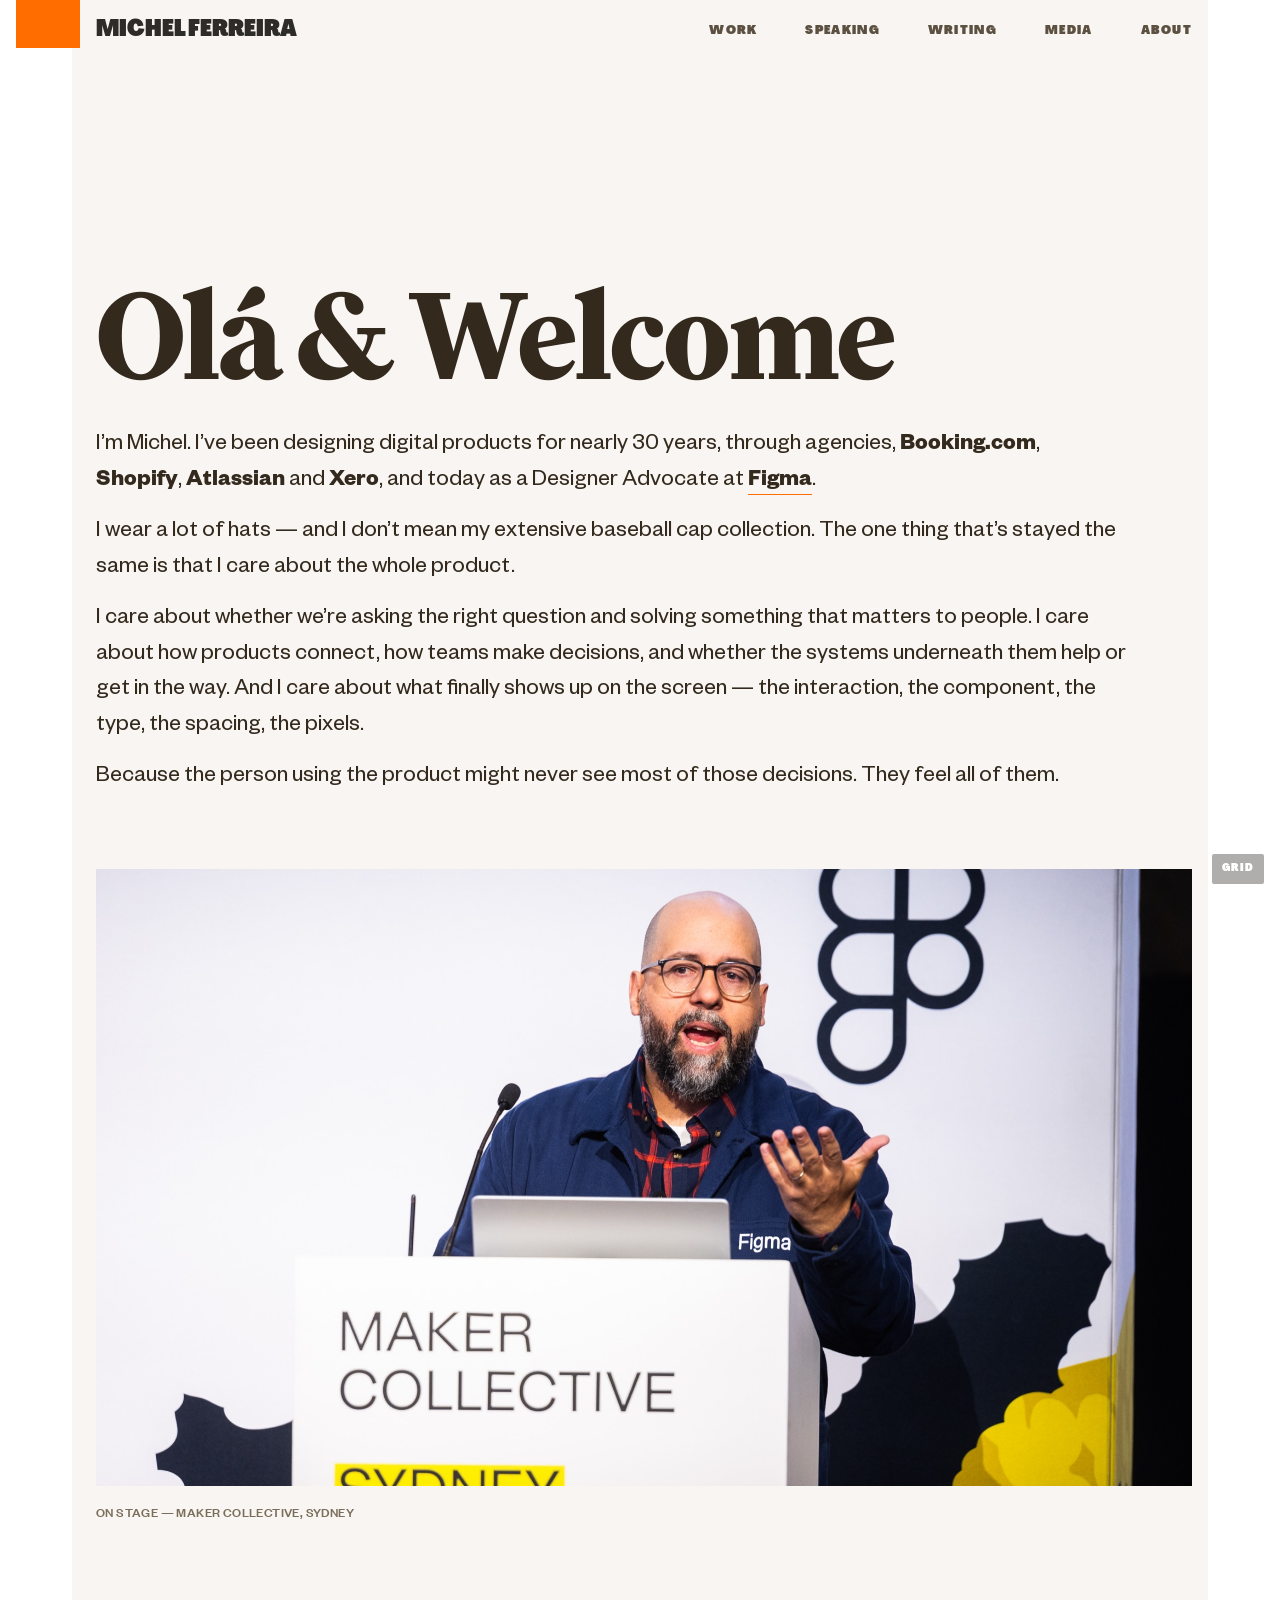
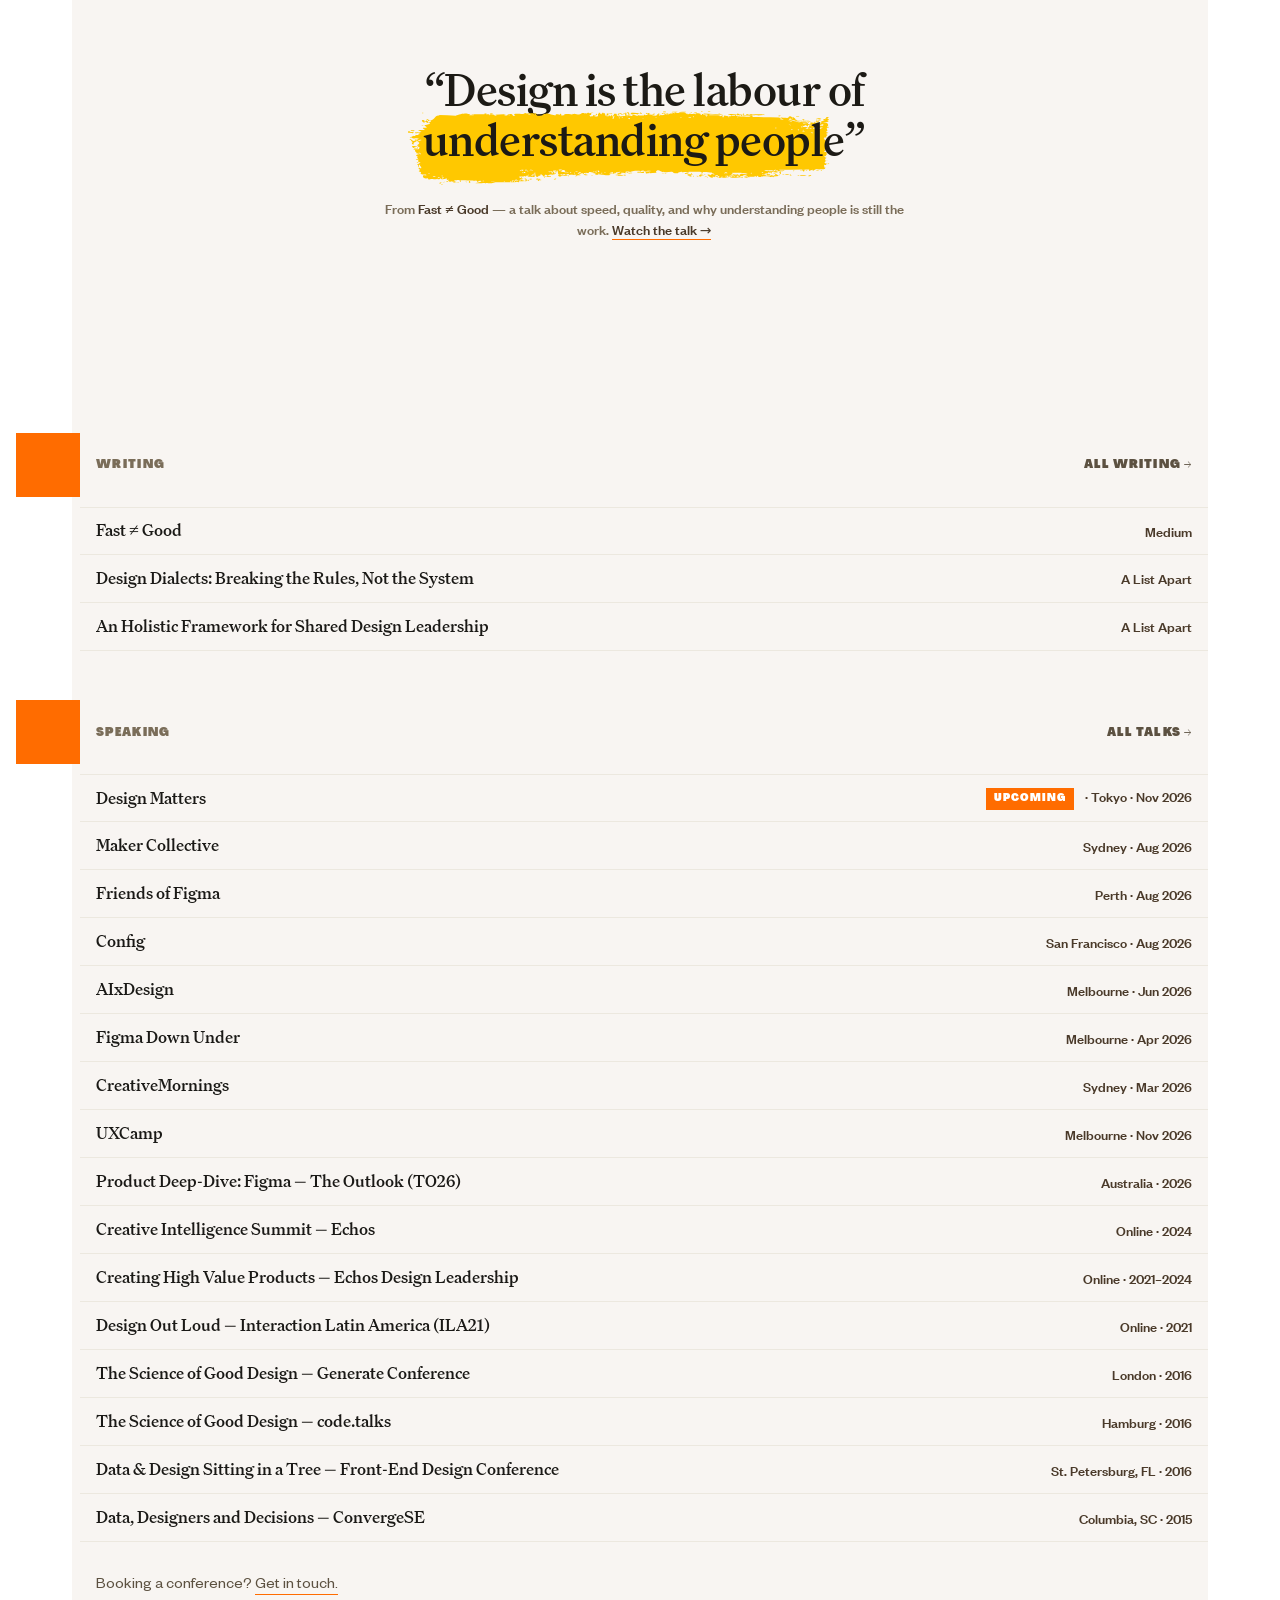
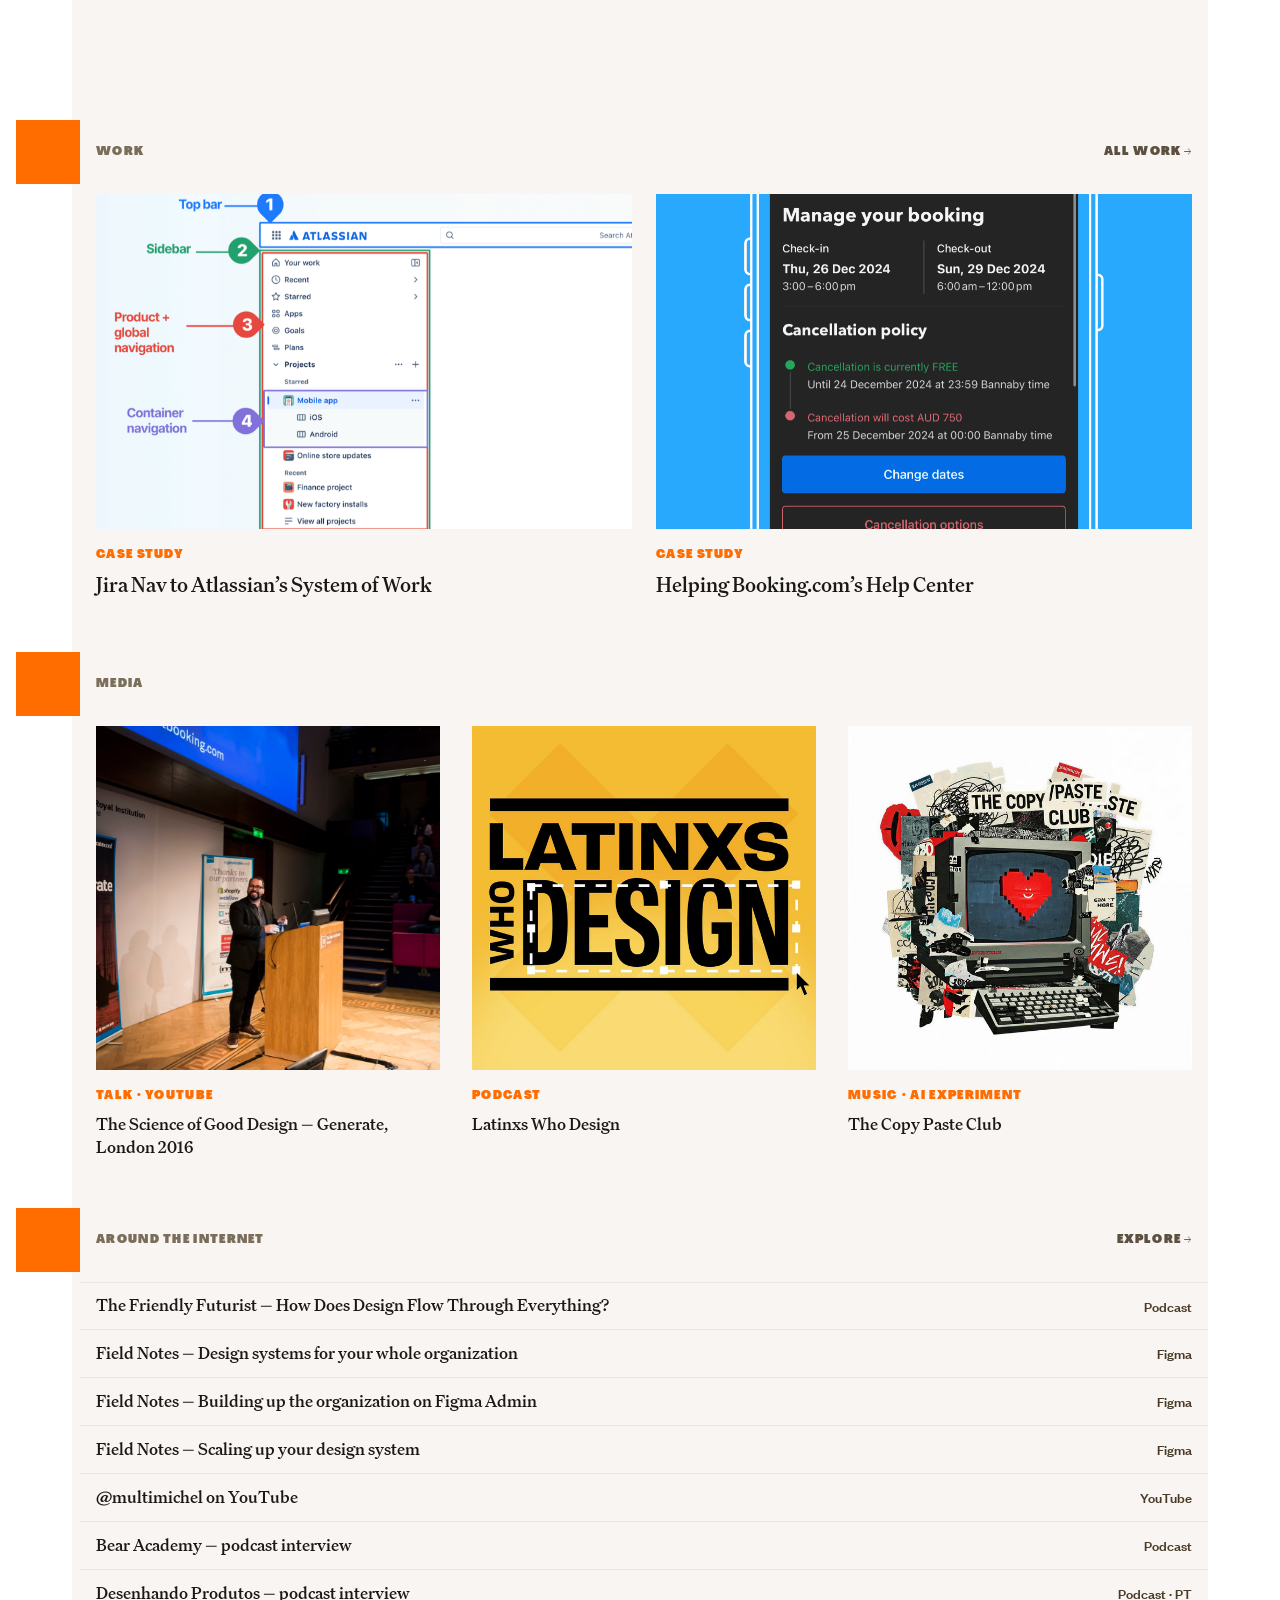
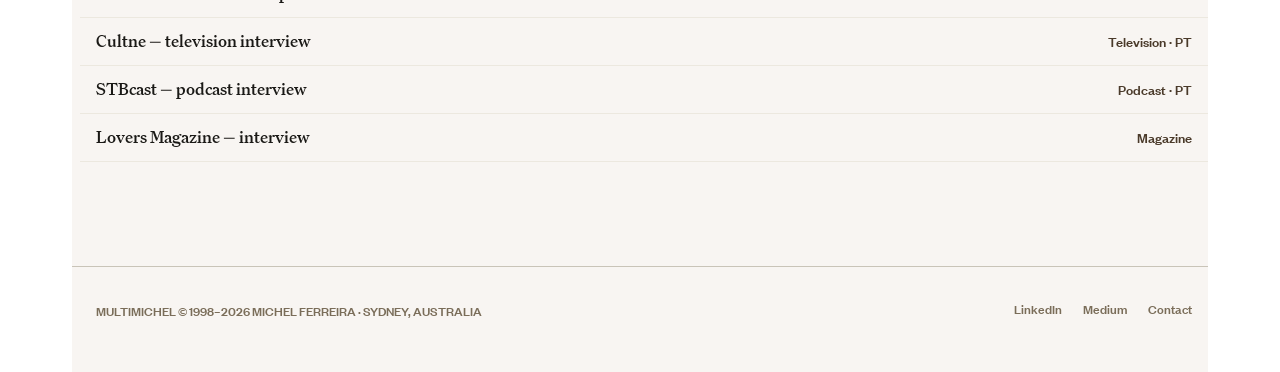
==== index.html @ 5dde2981 "MultiMichel site: token-driven rebuild of the Figma design Static site for multimichel.com — no buil" ====
<!DOCTYPE html>
<html lang="en">
<head>
<meta charset="utf-8">
<meta name="viewport" content="width=device-width, initial-scale=1">
<title>MultiMichel — Michel Ferreira</title>
<meta name="description" content="Michel Ferreira — designer, speaker, podcaster, writer. Designer Advocate at Figma. Building things on the web since 1998.">
<meta property="og:title" content="MultiMichel — Michel Ferreira">
<meta property="og:description" content="Designer, speaker, podcaster, writer. Building things on the web since 1998.">
<link rel="stylesheet" href="tokens.css?v=18">
<link rel="stylesheet" href="multimichel.css?v=18">
<link rel="stylesheet" href="grid-overlay.css?v=18">
</head>
<body>

<header class="site">
  <a class="brand" href="index.html"><i></i>MICHEL FERREIRA</a>
  <nav class="main">
    <a href="#work">WORK</a>
    <a href="#speaking">SPEAKING</a>
    <a href="#writing">WRITING</a>
    <a href="#media">MEDIA</a>
    <a href="about.html">ABOUT</a>
  </nav>
</header>

<div class="wrap">

  <section class="hero">
    <h1 class="display">Olá &amp; Welcome</h1>
    <div class="lede">
      <p>I&rsquo;m Michel. I&rsquo;ve been designing digital products for nearly 30 years, through agencies, <b>Booking.com</b>, <b>Shopify</b>, <b>Atlassian</b> and <b>Xero</b>, and today as a Designer Advocate at <b><a href="https://www.figma.com" target="_blank" rel="noopener">Figma</a></b>.</p>
      <p>I wear a lot of hats — and I don&rsquo;t mean my extensive baseball cap collection. The one thing that&rsquo;s stayed the same is that I care about the whole product.</p>
      <p>I care about whether we&rsquo;re asking the right question and solving something that matters to people. I care about how products connect, how teams make decisions, and whether the systems underneath them help or get in the way. And I care about what finally shows up on the screen — the interaction, the component, the type, the spacing, the pixels.</p>
      <p>Because the person using the product might never see most of those decisions. They feel all of them.</p>
    </div>
  </section>

  <figure class="full">
    <img src="img/hero-speaking.jpg" alt="Michel Ferreira speaking at Maker Collective Sydney, laptop with a Figma sticker visible on the podium">
    <figcaption>On stage — Maker Collective, Sydney</figcaption>
  </figure>

  <figure class="quote-block">
    <blockquote class="quote">&ldquo;Design is the labour of <span class="hl"><img class="hl-mark" src="img/highlight.svg" alt="" aria-hidden="true">understanding people</span>&rdquo;</blockquote>
    <figcaption class="quote-source">
      From <cite>Fast &ne; Good</cite> — a talk about speed, quality, and why understanding people is still the work.
      <a href="https://multimichel.medium.com/fast-good-80a9af2f0fb8" target="_blank" rel="noopener">Watch the talk →</a>
    </figcaption>
  </figure>

  <section id="writing">
    <div class="sechead"><i class="tab"></i><h2>Writing</h2><a class="more" href="archive.html#Writing">All writing →</a></div>
    <div class="rowlist" id="writing-list"></div>
  </section>

  <section id="speaking">
    <div class="sechead"><i class="tab"></i><h2>Speaking</h2><a class="more" href="archive.html#Talk">All talks →</a></div>
    <div class="rowlist" id="speaking-list"></div>
    <p class="aside-note">Booking a conference? <a href="contact.html" class="aside-note-link">Get in touch.</a></p>
  </section>

  <section id="work">
    <div class="sechead"><i class="tab"></i><h2>Work</h2><a class="more" href="archive.html#Work">All work →</a></div>
    <div class="work-grid">
      <a class="work-card" href="work-atlassian.html">
        <div class="zoomframe"><img src="img/work-atlassian-cover.png" alt="Annotated Atlassian Jira navigation diagram: top bar, sidebar, product and global navigation, container navigation" style="object-position:center 22%"></div>
        <div class="work-label">Case study</div>
        <div class="work-card-title"><img class="brush" src="img/highlight-white.svg" alt="" aria-hidden="true">Jira Nav to Atlassian&rsquo;s System of Work</div>
      </a>
      <a class="work-card" href="work-booking.html">
        <div class="zoomframe"><img src="img/work-booking-cover.png" alt="Booking.com cancellation policy screen on a phone mockup" style="object-position:center 30%"></div>
        <div class="work-label">Case study</div>
        <div class="work-card-title"><img class="brush" src="img/highlight-white.svg" alt="" aria-hidden="true">Helping Booking.com&rsquo;s Help Center</div>
      </a>
    </div>
  </section>

  <section id="media">
    <div class="sechead"><i class="tab"></i><h2>Media</h2></div>
    <div class="media-grid">
      <a class="media-card" href="https://www.youtube.com/watch?v=4Nk0ray32i0" target="_blank" rel="noopener">
        <div class="zoomframe"><img src="img/generate-london-2016.jpg" alt="Michel Ferreira speaking at Generate Conference, London 2016" style="object-position:22% 38%"></div>
        <div class="media-label">Talk · YouTube</div>
        <div class="media-card-title">The Science of Good Design — Generate, London 2016</div>
      </a>
      <a class="media-card" href="https://open.spotify.com/show/0J3JdhM454AvedlYlXqeRZ" target="_blank" rel="noopener">
        <div class="zoomframe"><img src="img/media-latinxs.jpg" alt="Michel Ferreira recording an interview for Latinxs Who Design"></div>
        <div class="media-label">Podcast</div>
        <div class="media-card-title">Latinxs Who Design</div>
      </a>
      <a class="media-card" href="https://open.spotify.com/artist/4h20EEaSsJha8OKMiTfINg" target="_blank" rel="noopener">
        <div class="zoomframe"><img src="img/media-copypaste.jpg" alt="Michel Ferreira, portrait"></div>
        <div class="media-label">Music · AI experiment</div>
        <div class="media-card-title">The Copy Paste Club</div>
      </a>
    </div>
  </section>

  <section id="elsewhere">
    <div class="sechead"><i class="tab"></i><h2>Around the internet</h2><a class="more" href="archive.html">Explore →</a></div>
    <div class="rowlist" id="about-list"></div>
  </section>

</div>

<footer class="site">
  <p class="fineprint">MULTIMICHEL © 1998–2026 MICHEL FERREIRA · SYDNEY, AUSTRALIA</p>
  <p class="social">
    <a class="fineprint" href="https://www.linkedin.com/in/michelpferreira/" target="_blank" rel="noopener">LinkedIn</a>
    <a class="fineprint" href="https://multimichel.medium.com/" target="_blank" rel="noopener">Medium</a>
    <a class="fineprint" href="contact.html">Contact</a>
  </p>
</footer>

<script src="content.js?v=18"></script>
<script src="grid-overlay.js?v=18" defer></script>
<script>
(function(){
  function esc(s){return (s||"").replace(/&/g,"&amp;").replace(/</g,"&lt;")}

  // Whole row is the click target — table-row behaviour, not just the title text.
  function row(href, titleHtml, metaHtml){
    var tag = href ? 'a' : 'div';
    var openAttrs = href ? ' href="'+href+'" target="_blank" rel="noopener"' : '';
    return '<'+tag+' class="row"'+openAttrs+'><span class="t">'+titleHtml+'</span><span class="m">'+metaHtml+'</span></'+tag+'>';
  }

  // Writing — title + publication only.
  var writing = MM.items.filter(function(i){return i.type==="Writing" && i.featured}).sort(function(a,b){return new Date(b.date||b.year)-new Date(a.date||a.year)});
  document.getElementById("writing-list").innerHTML = writing.map(function(i){
    return row(i.url, esc(i.title), esc(i.source));
  }).join("");

  // Speaking — editorial event rows, upcoming first then reverse chronological.
  var talks = MM.items.filter(function(i){return i.type==="Talk"});
  talks.sort(function(a,b){
    if(!!a.upcoming !== !!b.upcoming) return a.upcoming ? -1 : 1;
    return b.year-a.year;
  });
  // Every talk shows city · when. Falls back to the year so no row is left
  // date-less next to rows that have one.
  document.getElementById("speaking-list").innerHTML = talks.map(function(i){
    var meta = [i.upcoming ? '<span class="up">UPCOMING</span>' : null, i.city, i.date || i.year].filter(Boolean).join(" · ");
    return row(i.url, esc(i.title), meta);
  }).join("");

  // Around the internet — interviews and appearances elsewhere, newest first.
  var elsewhere = MM.items.filter(function(i){return i.type==="Interview" || i.type==="Video"});
  elsewhere.sort(function(a,b){return b.year-a.year});
  document.getElementById("about-list").innerHTML = elsewhere.map(function(i){
    var meta = [i.kind, i.lang==="pt-BR"?"PT":null].filter(Boolean).join(" · ");
    return row(i.url, esc(i.title), meta);
  }).join("");
})();
</script>
</body>
</html>
---- tokens.css ----
/* ============================================================
   MultiMichel — Design Tokens
   Source of truth: Figma node 1:1988 (Michel.com)
   Every visual value in the codebase must reference these.
   No hardcoded colors, sizes, fonts, or spacing anywhere else.
   ============================================================ */

/* Licensed originals, registered under the single family names the
   --font-* tokens below point to. Each weight is a separate static
   file, so weight is what selects between them — never rename a
   family per-weight (that's what broke the "Agrandir Tight Black" /
   "Family Heavy" / "Family Medium" split before this token file). */
@font-face{font-family:"Agrandir";src:url("fonts/Agrandir-TightBlack.ttf") format("truetype");font-weight:900;font-display:swap}
@font-face{font-family:"Family";src:url("fonts/family-heavy.ttf") format("truetype");font-weight:800;font-display:swap}
@font-face{font-family:"Family";src:url("fonts/family-medium.ttf") format("truetype");font-weight:500;font-display:swap}
@font-face{font-family:"Founders Grotesk";src:url("fonts/FoundersGrotesk-Regular.ttf") format("truetype");font-weight:400;font-display:swap}
@font-face{font-family:"Founders Grotesk";src:url("fonts/FoundersGrotesk-Medium.ttf") format("truetype");font-weight:500;font-display:swap}
@font-face{font-family:"Founders Grotesk";src:url("fonts/FoundersGrotesk-Bold.ttf") format("truetype");font-weight:700;font-display:swap}

:root {

  /* ---------- FONTS ----------
     DECISION PENDING: licensed originals vs free stack.
     Swap by changing these three lines only. Nothing else
     in the codebase may name a font family directly.

     Licensed originals:      Free replacements (Google Fonts):
     --font-serif:  "Family"            → "Fraunces"
     --font-grotesk: "Founders Grotesk" → "Hanken Grotesk"
     --font-label:  "Agrandir"          → "Bricolage Grotesque"
  */
  --font-serif: "Family", "Fraunces", Georgia, serif;
  --font-grotesk: "Founders Grotesk", "Hanken Grotesk", system-ui, sans-serif;
  --font-label: "Agrandir", "Bricolage Grotesque", system-ui, sans-serif;

  /* ---------- COLOR ---------- */
  --paper: #F8F5F2;        /* page background — never pure white */
  --slate: #33291D;        /* primary dark: hero, intro body */
  --oak: #4A3A2A;          /* row metadata */
  --dim: #5C5141;          /* navigation */
  --ink: #1A1916;          /* row titles */
  --ink-quote: #1C1A15;    /* quote */
  --masthead: #2E2C29;     /* MICHEL FERREIRA */
  --muted: #7A6D59;        /* section labels (WRITING, SPEAKING, WORK) */
  --rule-light: #ECE8DF;   /* row separators */
  --rule-strong: #C9C4B8;  /* link underlines */
  --orange: #FF6C00;       /* the only orange. header block, section markers,
                              CASE STUDY label, hovers. Use sparingly. */
  --highlight: #F5C518;    /* hand-drawn quote highlight (verify against Figma) */

  /* ---------- TYPE ---------- */
  /* Masthead — label face, 900, uppercase */
  --type-masthead-size: 24px;
  --type-masthead-tracking: -0.096px;

  /* Nav + section labels — label face, 900, uppercase */
  --type-label-size: 13px;
  --type-label-leading: 1.5;
  --type-label-tracking: 1.3px;

  /* Hero — serif Heavy/Black */
  --type-hero-size: 148px;
  --type-hero-tracking: -2.664px;

  /* Intro body — grotesk Regular (+ Bold for emphasis) */
  --type-body-size: 24px;
  --type-body-leading: 35.5px;

  /* Editorial row title — serif Medium */
  --type-row-title-size: 18px;
  --type-row-title-leading: 28.8px;

  /* Editorial row metadata — grotesk Medium */
  --type-row-meta-size: 14px;
  --type-row-meta-leading: 18px;

  /* Quote — serif Medium, centered */
  --type-quote-size: 48px;
  --type-quote-leading: 50px;
  --type-quote-tracking: -0.5px;

  /* Case-study title — serif Medium */
  --type-case-title-size: 28px;

  /* ---------- LAYOUT ---------- */
  /* Measured off the Figma redlines (Frame 5):
       0  → 16   white
       16 → 80   orange block (64×64) — straddles the rail/paper seam
       80 → 96   16px gap
       96        every piece of text: masthead, hero, labels, row titles
     So the block sits *in* the white and the text column is a single line
     all the way down. 16 · 64 · 16 · 96 — all on the 8pt grid. */
  --canvas-reference: 1496px;  /* desktop viewport the Figma frame targets */
  --gutter-page: 72px;         /* document gutter */
  --content-start: 96px;       /* primary content inset — one column, everything */
  --block-inset: 16px;         /* orange block's left edge from the page edge */
  --nav-gap: 48px;

  /* ---------- RAIL ----------
     The page ground is WHITE. The paper canvas is an inner column inset by
     --rail-width on both sides, so white shows down each edge. This is a
     rendered colour change, not empty padding — the contrast break is the
     point. Orange blocks sit on the rail/paper seam. */
  --rail: #FFFFFF;
  --rail-width: 72px;

  /* Left-oriented editorial canvas. NEVER:
     max-width: 1200px; margin: 0 auto;                        */

  --intro-max-width: 1030px;

  /* ---------- ORANGE BLOCKS ---------- */
  --block-header-w: 64px;
  --block-header-h: 48px;
  --block-marker: 64px;        /* section markers: 64 × 64 */

  /* ---------- SPACING SCALE ----------
     8pt grid: 8 · 16 · 32 · 48 · 72, plus multiples for large rhythm.
     Every gap, pad and margin must come from this scale. Nothing else. */
  --space-8: 8px;
  --space-16: 16px;
  --space-24-m: 24px;  /* mobile-only step; off the desktop 8/16/32/48/72 set */
  --space-32: 32px;
  --space-48: 48px;
  --space-72: 72px;
  --space-96: 96px;
  --space-144: 144px;
  --space-192: 192px;

  /* ---------- SECTION RHYTHM ---------- */
  --row-height: 48px;          /* was 59 — off-grid; snapped to the scale */
  --gap-label-to-rows: 32px;   /* WRITING label → first row */
  --gap-writing-to-speaking: 72px;

  /* ---------- MEDIA ---------- */
  --media-hero-w: 1400px;      /* opening photograph */
  --media-hero-h: 788px;
  --work-image-w: 680px;       /* case-study images */
  --work-image-h: 425px;
  --work-gap: 24px;

  /* ---------- MOTION ---------- */
  --zoom-scale: 1.04;          /* image zoom inside fixed crop: 1.03–1.06 */
  --zoom-duration: 400ms;
  --zoom-ease: cubic-bezier(0.25, 0.1, 0.25, 1);
}

@media (prefers-reduced-motion: reduce) {
  :root {
    --zoom-scale: 1;
    --zoom-duration: 0ms;
  }
}

/* ============================================================
   SUPPLEMENTARY TOKENS — outside node 1:1988's stated scope
   (masthead through WORK). Everything below covers surfaces the
   node doesn't define: case-study detail pages (dark theme, not
   part of the homepage canvas), WCAG-required text-safe color
   variants, and mobile breakpoints. Flagged separately per the
   constitution's authority rule 4 ("this file — for everything
   the Figma node doesn't cover"). Do not merge into the section
   above — keep the Figma-sourced tokens auditable on their own.
   ============================================================ */
:root {
  /* Case-study pages (work-*.html) render dark, matching the
     original black Framer source — outside the homepage canvas. */
  --dark-bg: #1B1611;
  --dark-ink: #F4EDE3;
  --dark-dim: #A99C8D;
  --dark-rule: #3A2F26;
  --white: #FFFFFF; /* intentional pure-white image-card backgrounds, both themes */

  /* Mobile breakpoint (<900px) overrides for --gutter-page / --block-marker.
     Figma's reference canvas is desktop-only (1496px); mobile scale-down is
     my own call per "mobile is authored, not shrunk," not a Figma value. */
  --gutter-page-mobile: 24px;
  --block-marker-mobile: 20px;

  /* Micro-copy not covered by the Figma type scale (e.g. the "Booking a
     conference?" aside under Speaking). */
  --type-aside-size: 16px;

  /* About / contact surfaces — outside node 1:1988's scope. */
  --measure: 720px;        /* running prose measure (~70ch at 24px) */
  --measure-form: 560px;   /* form column — narrower than prose on purpose */
  --type-field-size: 20px; /* input text: large enough to feel authored, not admin */
}
---- multimichel.css ----
/* MultiMichel — homepage styles. All visual values come from tokens.css. */

*{margin:0;padding:0;box-sizing:border-box}
html{scroll-behavior:smooth;background:var(--rail)}
/* The ground is white. The paper canvas is an inner column inset by
   --rail-width on both sides, so white shows down each edge for the full
   height of the page. The contrast break is deliberate. */
body{
  background:var(--paper);
  border-left:var(--rail-width) solid var(--rail);
  border-right:var(--rail-width) solid var(--rail);
  color:var(--slate);font-family:var(--font-grotesk);font-weight:400;line-height:1.5;-webkit-font-smoothing:antialiased;
}
img{max-width:100%;display:block}
a{color:inherit;text-decoration:none}
b,strong{font-weight:700}

/* Left-biased canvas: anchored to the page edge, not centered with auto margins.
   Inside the paper column, text is inset a further 16px so it lands at
   --content-start (72 rail + 16 = 88). The orange blocks pull back that 16px
   to sit flush on the rail/paper seam and break the text alignment on purpose. */
.wrap,header.site{max-width:var(--canvas-reference);padding-left:calc(var(--content-start) - var(--rail-width));padding-right:var(--space-16)}

/* Masthead block sits in the white rail too, on the same 8px left edge. */
.brand i{margin-left:calc(var(--block-inset) - var(--content-start))}

/* ---------- masthead & nav ---------- */
header.site{display:flex;align-items:flex-end;justify-content:space-between;padding-bottom:var(--space-32)}
.brand{font-family:var(--font-label);font-weight:900;font-size:var(--type-masthead-size);letter-spacing:var(--type-masthead-tracking);color:var(--masthead);text-transform:uppercase;display:flex;align-items:flex-end}
.brand i{
  width:var(--block-header-w);height:var(--block-header-h);background:var(--orange);display:inline-block;
  margin-right:var(--space-16);
  flex:none;
}
nav.main{display:flex;gap:var(--nav-gap);padding-bottom:var(--space-8)}
nav.main a{font-family:var(--font-label);font-weight:900;font-size:var(--type-label-size);line-height:var(--type-label-leading);letter-spacing:var(--type-label-tracking);color:var(--dim)}
nav.main a:hover{color:var(--orange)}

/* ---------- hero — large intentional opening whitespace ---------- */
.hero{padding-top:var(--space-192)}
h1.display{
  font-family:var(--font-serif);
  font-weight:800;
  font-size:clamp(52px,10.2vw,var(--type-hero-size));
  letter-spacing:var(--type-hero-tracking);
  line-height:.96;
  color:var(--slate);
}
@media(max-width:700px){h1.display{letter-spacing:-.03em}}

.lede{max-width:var(--intro-max-width);margin-top:var(--space-32);font-family:var(--font-grotesk);font-weight:400;font-size:clamp(17px,2vw,var(--type-body-size));line-height:1.48;color:var(--slate)}
.lede p+p{margin-top:var(--space-16)}
.lede b{font-weight:700}
.lede a{border-bottom:1.5px solid var(--orange)}
.lede a:hover{color:var(--orange)}

/* ---------- photo — 1400×788 reference (16:9) ---------- */
figure.full{margin:var(--space-72) 0 0}
figure.full img{width:100%;aspect-ratio:1400/788;object-fit:cover}
figcaption,.cap{font-family:var(--font-grotesk);font-weight:500;font-size:var(--type-label-size);letter-spacing:.4px;color:var(--muted);text-transform:uppercase;margin-top:var(--space-16)}

/* ---------- quote ----------
   The block owns the vertical rhythm; the quote itself no longer carries the
   margin, so the source line sits with it rather than floating off. */
.quote-block{margin:var(--space-144) 0;text-align:center}
.quote{
  text-align:center;
  font-family:var(--font-serif);
  font-weight:500;
  font-size:clamp(28px,4.6vw,var(--type-quote-size));
  line-height:1.04;
  letter-spacing:var(--type-quote-tracking);
  color:var(--ink-quote);
  max-width:15em;
  margin:0 auto;
  padding:0 var(--space-16);
}
/* Attribution stays deliberately small — it is a footnote to the quote, not a
   second headline competing with it. */
.quote-source{
  margin:var(--space-32) auto 0;
  max-width:var(--measure-form);
  padding:0 var(--space-16);
  font-family:var(--font-grotesk);
  font-size:var(--type-row-meta-size);
  line-height:1.5;
  color:var(--muted);
  /* this is a sentence, not a caption — opt out of the uppercase figcaption rule */
  text-transform:none;
  letter-spacing:normal;
}
.quote-source cite{font-style:normal;font-weight:500;color:var(--oak)}
.quote-source a{white-space:nowrap;color:var(--oak);border-bottom:1.5px solid var(--orange)}
.quote-source a:hover{color:var(--orange)}
/* z-index:0 gives .hl its own stacking context, so the brush at z-index:-1
   sits behind the words but still in front of the paper fill on <body>.
   Without it the brush paints underneath the body background and vanishes. */
.hl{position:relative;z-index:0;white-space:nowrap;display:inline-block}
/* The brush is centred on the text, not hung off the baseline: its top edge
   sits just above the x-height and the bottom clears the descenders. */
/* Explicit width/height, not left+right / top+bottom: an <img> is a replaced
   element, so an over-constrained inset box falls back to its intrinsic size
   instead of stretching. */
/* Values tuned by Michel in DevTools: height left intrinsic (the brush keeps
   its own 445:78 proportion) and the box nudged up so the stroke sits on the
   word rather than under it. */
.hl-mark{
  position:absolute;
  left:-3.5%;top:-8%;
  width:108%;
  object-fit:fill;
  z-index:-1;
  pointer-events:none;
}

/* ---------- section markers ----------
   The marker is taken OUT of flow so it never pushes the label. That keeps
   every piece of text — section labels and the row titles beneath them — on
   one column at --content-start, while the square sits out in the white rail
   (8 → 72), flush against the rail/paper seam. */
.sechead{position:relative;display:flex;align-items:center;margin-bottom:var(--gap-label-to-rows)}
.sechead .tab{
  position:absolute;
  left:calc(var(--block-inset) - var(--content-start));
  top:50%;transform:translateY(-50%);
  width:var(--block-marker);height:var(--block-marker);
  background:var(--orange);
}
.sechead h2{font-family:var(--font-label);font-weight:900;font-size:var(--type-label-size);line-height:var(--type-label-leading);letter-spacing:var(--type-label-tracking);color:var(--muted);text-transform:uppercase}
.sechead .more{margin-left:auto;font-family:var(--font-label);font-weight:900;font-size:var(--type-label-size);letter-spacing:1.1px;color:var(--dim);text-transform:uppercase}
.sechead .more:hover{color:var(--orange)}

/* ---------- editorial rows — the whole row is the link, table-style ---------- */
a.row,div.row{display:flex;justify-content:space-between;align-items:center;min-height:var(--row-height);gap:var(--space-32);padding:0 var(--space-16);margin:0 calc(-1 * var(--space-16));border-bottom:1px solid var(--rule-light);transition:background .15s}
a.row{cursor:pointer}
a.row:hover{background:var(--rule-light)}
.rowlist .row:first-child{border-top:1px solid var(--rule-light)}
.row .t{font-family:var(--font-serif);font-weight:500;font-size:var(--type-row-title-size);line-height:var(--type-row-title-leading);color:var(--ink)}
a.row:hover .t{color:var(--orange)}
.row .sub{font-family:var(--font-grotesk);font-weight:400;font-size:15px;line-height:1.4;color:var(--muted);margin-top:3px;max-width:640px}
.row .m{font-family:var(--font-grotesk);font-weight:500;font-size:var(--type-row-meta-size);line-height:var(--type-row-meta-leading);color:var(--oak);white-space:nowrap;text-align:right}
/* UPCOMING is a solid block, not coloured text — it reads as a sibling of the
   section markers rather than as a link. */
.row .m .up{
  display:inline-block;background:var(--orange);color:var(--rail);
  font-family:var(--font-label);font-weight:900;font-size:11px;letter-spacing:1.1px;
  padding:2px var(--space-8);margin-right:var(--space-8);vertical-align:1px;
}

.aside-note{margin-top:var(--space-32);font-family:var(--font-grotesk);font-size:var(--type-aside-size);color:var(--dim)}
.aside-note-link{border-bottom:1.5px solid var(--orange)}

/* ---------- prose (about) ---------- */
.prose{max-width:var(--measure);font-family:var(--font-grotesk);font-size:var(--type-body-size);line-height:var(--type-body-leading);color:var(--slate)}
.prose p+p{margin-top:var(--space-16)}
.prose a{border-bottom:1.5px solid var(--orange)}
.prose a:hover{color:var(--orange)}

/* ---------- form (contact) ----------
   Rules, not boxes: an input is a line you write on, matching the editorial
   rows rather than importing a SaaS form kit. */
.form{max-width:var(--measure-form)}
.field{margin-bottom:var(--space-32)}
.field label{
  display:block;margin-bottom:var(--space-8);
  font-family:var(--font-label);font-weight:900;font-size:var(--type-label-size);
  letter-spacing:var(--type-label-tracking);text-transform:uppercase;color:var(--muted);
}
.field input,.field textarea,.field select{
  width:100%;display:block;
  background:transparent;border:0;border-bottom:1.5px solid var(--rule-strong);
  padding:var(--space-8) 0;
  font-family:var(--font-grotesk);font-size:var(--type-field-size);color:var(--ink);
  border-radius:0;-webkit-appearance:none;appearance:none;
}
.field textarea{resize:vertical;line-height:1.5}
.field select{cursor:pointer;background-image:none}
.field input:focus,.field textarea:focus,.field select:focus{outline:0;border-bottom-color:var(--orange)}
.field input[aria-invalid="true"],.field textarea[aria-invalid="true"]{border-bottom-color:var(--orange)}
.err{margin-top:var(--space-8);font-family:var(--font-grotesk);font-size:var(--type-row-meta-size);color:var(--orange)}

.submit{
  display:inline-block;border:0;cursor:pointer;
  background:var(--orange);color:var(--rail);
  font-family:var(--font-label);font-weight:900;font-size:var(--type-label-size);
  letter-spacing:var(--type-label-tracking);text-transform:uppercase;
  padding:var(--space-16) var(--space-32);border-radius:0;
  transition:opacity .15s;
}
.submit:hover{opacity:.85}
.submit:disabled{opacity:.4;cursor:default}
.form-status{margin-top:var(--space-16);font-family:var(--font-grotesk);font-size:var(--type-row-meta-size);color:var(--dim);min-height:1.2em}
.form-status.is-error{color:var(--orange)}
.form-status.is-ok{color:var(--oak)}

/* about / contact section rhythm */
#route{padding-top:var(--space-72)}
#besides{padding-top:var(--space-96);padding-bottom:var(--space-8)}
#contact-form{padding-top:var(--space-72)}
#elsewhere-contact{padding-top:var(--space-96);padding-bottom:var(--space-8)}

/* ---------- per-section rhythm — every value from the 8pt scale.
   Deliberately uneven: WORK gets the biggest run-up, MEDIA the tightest,
   so the cadence modulates rather than repeating. ---------- */
#writing{padding-top:var(--space-72)}
#speaking{padding-top:var(--gap-writing-to-speaking)}
#work{padding-top:var(--space-144)}
#media{padding-top:var(--space-72)}
#elsewhere{padding-top:var(--space-72);padding-bottom:var(--space-8)}

/* ---------- fixed-frame image zoom hover ---------- */
.zoomframe{overflow:hidden;display:block;background:var(--white)}
.zoomframe img{transition:transform var(--zoom-duration) var(--zoom-ease);transform:scale(1);will-change:transform}
.zoomframe:hover img{transform:scale(var(--zoom-scale))}

/* ---------- work — two compact visual case studies, side by side.
   680×425 reference ratio (8:5), work-gap is a Figma value (24px). ---------- */
.work-grid{display:grid;grid-template-columns:1fr 1fr;gap:var(--work-gap);margin-top:0}
.work-card{display:block}
.work-card .zoomframe{aspect-ratio:680/425}
.work-card .zoomframe img{width:100%;height:100%;object-fit:cover}
/* CASE STUDY label uses the label face, all-caps — matching node 13:688. */
.work-label{font-family:var(--font-label);font-weight:900;font-size:var(--type-label-size);letter-spacing:var(--type-label-tracking);color:var(--orange);text-transform:uppercase;margin-top:var(--space-16)}
.work-card-title{position:relative;display:inline-block;font-family:var(--font-serif);font-weight:500;font-size:clamp(19px,1.7vw,24px);line-height:1.2;color:var(--ink);margin-top:var(--space-8)}
/* Hover: the same hand-drawn brush as the quote, in white, swiped behind the
   title. The title colour does not change — the brush is the whole gesture. */
.work-card-title .brush{
  position:absolute;
  left:-3%;top:40%;
  width:106%;height:85%;
  object-fit:fill;
  z-index:-1;
  pointer-events:none;
  opacity:0;
  transition:opacity var(--zoom-duration) var(--zoom-ease);
}
.work-card:hover .work-card-title .brush{opacity:1}

/* ---------- media — visual, real imagery, no embeds (outside Figma-node scope) ---------- */
.media-grid{display:grid;grid-template-columns:repeat(3,1fr);gap:var(--space-32)}
.media-card{display:block}
.media-card .zoomframe{aspect-ratio:1/1}
.media-card .zoomframe img{width:100%;height:100%;object-fit:cover}
.media-label{font-family:var(--font-label);font-weight:900;font-size:var(--type-label-size);letter-spacing:var(--type-label-tracking);color:var(--orange);text-transform:uppercase;margin-top:var(--space-16)}
.media-card-title{font-family:var(--font-serif);font-weight:500;font-size:var(--type-row-title-size);line-height:1.25;color:var(--ink);margin-top:var(--space-8)}
.media-card:hover .media-card-title{color:var(--orange)}

/* ---------- footer (outside Figma-node scope) ---------- */
footer.site{border-top:1px solid var(--rule-strong);margin-top:var(--space-96);padding:var(--space-32) var(--space-16) var(--space-48) calc(var(--content-start) - var(--rail-width));display:flex;flex-wrap:wrap;gap:var(--space-16);justify-content:space-between;align-items:center}
.fineprint{font-family:var(--font-grotesk);font-weight:500;font-size:var(--type-label-size);color:var(--muted)}
footer.site .social a{margin-left:18px}
footer.site .social a:hover{color:var(--orange)}

@media(prefers-reduced-motion:reduce){
  .zoomframe img{transition:none}
  html{scroll-behavior:auto}
}

/* ---------- mobile — authored, not shrunk ----------
   The desktop redlines are desktop-only. On a 390px screen a 72px rail plus a
   96px text column eats 28% of the width before a word is set, so the whole
   left-edge system is re-proportioned on the same 8pt grid:

       0  → 8    white
       8  → 40   orange block (32×32) — still straddles the seam
       40 → 48   8px gap
       48        text column
       24        rail/paper seam

   That returns ~326px of content on a 390px screen instead of 206px.
   The hero stays deliberately enormous; only the frame gets tighter. */
@media(max-width:900px){
  :root{
    --rail-width:var(--space-24-m);
    --content-start:var(--space-48);
    --block-inset:var(--space-8);
    --block-marker:var(--space-32);
    --block-header-w:var(--space-32);
    --block-header-h:var(--space-24-m);
    --nav-gap:var(--space-16);
    --intro-max-width:100%;
  }
  header.site{flex-direction:column;align-items:flex-start;gap:var(--space-16);padding-bottom:var(--space-24-m)}
  .brand{font-size:19px}
  nav.main{gap:var(--space-16);flex-wrap:wrap;padding-bottom:0}

  /* vertical rhythm compresses; the hero keeps its scale */
  .hero{padding-top:var(--space-72)}
  figure.full{margin-top:var(--space-48)}
  .quote{margin:var(--space-72) auto;max-width:none}
  #writing{padding-top:var(--space-48)}
  #speaking{padding-top:var(--space-48)}
  #work{padding-top:var(--space-72)}
  #media{padding-top:var(--space-48)}
  #elsewhere{padding-top:var(--space-48)}
  #route,#contact-form{padding-top:var(--space-48)}
  #besides,#elsewhere-contact{padding-top:var(--space-72)}
  .form,.prose{max-width:100%}

  /* metadata reflows under the title rather than fighting it for width */
  a.row,div.row{flex-direction:column;align-items:flex-start;gap:var(--space-8);min-height:0;padding:var(--space-16) var(--space-8);margin:0 calc(-1 * var(--space-8))}
  .row .m{text-align:left;white-space:normal}

  .work-grid{grid-template-columns:1fr;gap:var(--space-48)}
  .media-grid{grid-template-columns:1fr;gap:var(--space-32)}
  footer.site{padding-left:calc(var(--content-start) - var(--rail-width));padding-bottom:var(--space-48)}
}
---- grid-overlay.css ----
/* Spec overlay — press G, or use the toggle. Proves the page is built to the
   8px scale and that the rail, content column and blocks land where the
   tokens say. Every value here reads from tokens.css; nothing is redrawn by
   hand, so if the overlay and the design disagree, the design is wrong. */

.gridtoggle{
  position:fixed;right:var(--space-16);bottom:var(--space-16);z-index:9999;
  font-family:var(--font-label);font-weight:900;font-size:11px;letter-spacing:1.1px;text-transform:uppercase;
  background:var(--ink);color:var(--rail);border:0;border-radius:2px;
  padding:var(--space-8) 10px;cursor:pointer;opacity:.35;transition:opacity .15s;
}
.gridtoggle:hover,.gridtoggle[aria-pressed="true"]{opacity:1}
.gridtoggle[aria-pressed="true"]{background:var(--orange)}

/* Pure overlay: fixed to the viewport, above everything, never in flow and
   never hit-testable, so switching it on cannot shift a single pixel. */
.gridlayer{position:fixed;inset:0;pointer-events:none;z-index:9998;display:none;overflow:hidden}
body.grid-on .gridlayer{display:block}

/* 8px baseline grid across the whole document */
.gridlayer .baseline{
  position:absolute;inset:0;
  background-image:repeating-linear-gradient(
    to bottom,
    color-mix(in srgb,var(--orange) 16%,transparent) 0 1px,
    transparent 1px var(--space-8)
  );
}
/* every 4th line (32px) reads stronger so the scale is countable */
.gridlayer .baseline-major{
  position:absolute;inset:0;
  background-image:repeating-linear-gradient(
    to bottom,
    color-mix(in srgb,var(--orange) 34%,transparent) 0 1px,
    transparent 1px var(--space-32)
  );
}

/* Vertical guides: rail seams and the content column */
.gridlayer .vline{position:absolute;top:0;bottom:0;width:1px;background:color-mix(in srgb,var(--orange) 55%,transparent)}
.gridlayer .vline.rail{background:color-mix(in srgb,#0A84FF 70%,transparent)}
.gridlayer .vline::after{
  content:attr(data-label);
  position:absolute;top:var(--space-8);left:4px;
  font-family:var(--font-grotesk);font-weight:500;font-size:10px;letter-spacing:.3px;
  color:var(--orange);background:var(--rail);padding:1px 4px;white-space:nowrap;
}
.gridlayer .vline.rail::after{color:#0A84FF}

/* Rail fill tint so the white margins are unmistakable while inspecting.
   Viewport-relative, matching the body's rail borders. */
.gridlayer .railfill{position:absolute;top:0;bottom:0;width:var(--rail-width);background:color-mix(in srgb,#0A84FF 7%,transparent)}
.gridlayer .railfill.left{left:0}
.gridlayer .railfill.right{right:0}

/* Legend */
.gridlegend{
  position:fixed;right:var(--space-16);bottom:52px;z-index:9999;display:none;
  background:var(--ink);color:var(--rail);padding:var(--space-16);border-radius:2px;
  font-family:var(--font-grotesk);font-size:11px;line-height:1.7;letter-spacing:.2px;max-width:260px;
}
body.grid-on .gridlegend{display:block}
.gridlegend b{font-family:var(--font-label);font-weight:900;font-size:11px;letter-spacing:1.1px;text-transform:uppercase;display:block;margin-bottom:var(--space-8);color:var(--orange)}
.gridlegend dl{display:grid;grid-template-columns:auto 1fr;gap:2px var(--space-16)}
.gridlegend dt{opacity:.6}
.gridlegend dd{text-align:right;font-variant-numeric:tabular-nums}

@media(prefers-reduced-motion:reduce){.gridtoggle{transition:none}}
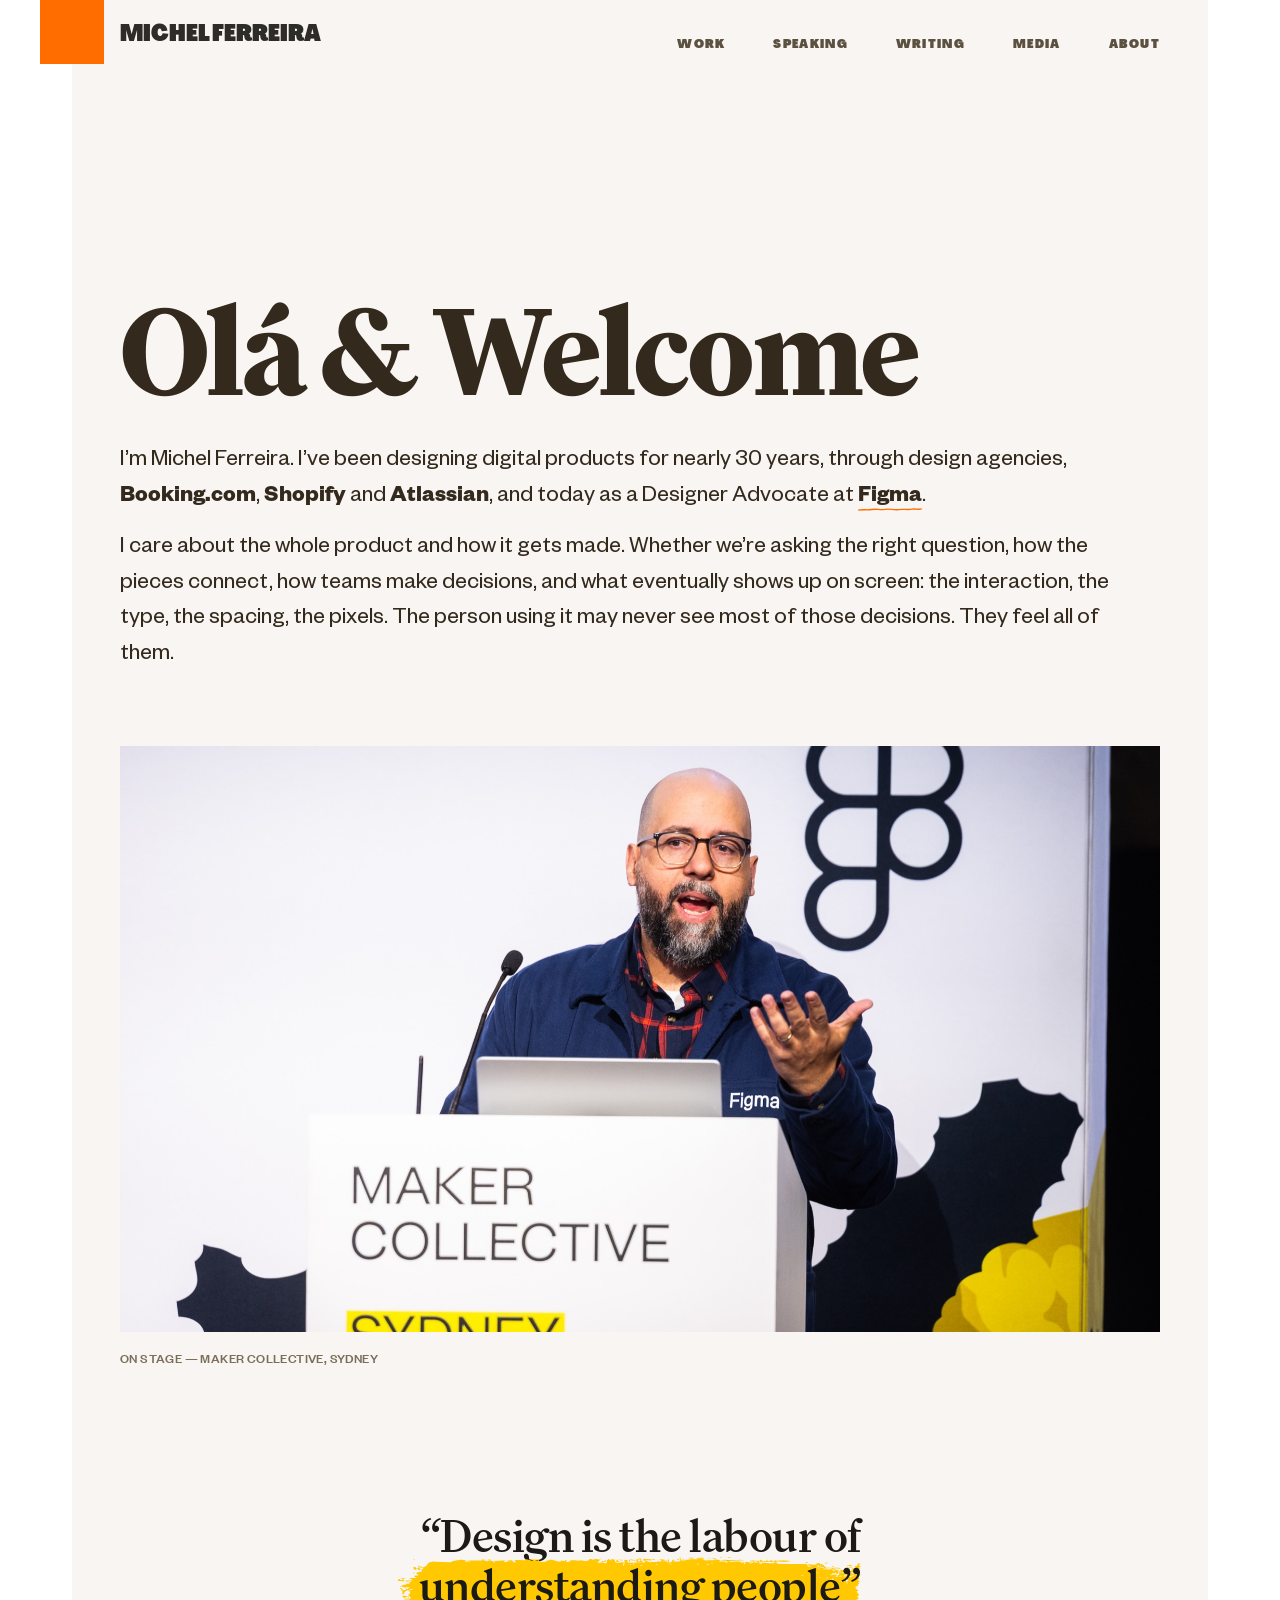
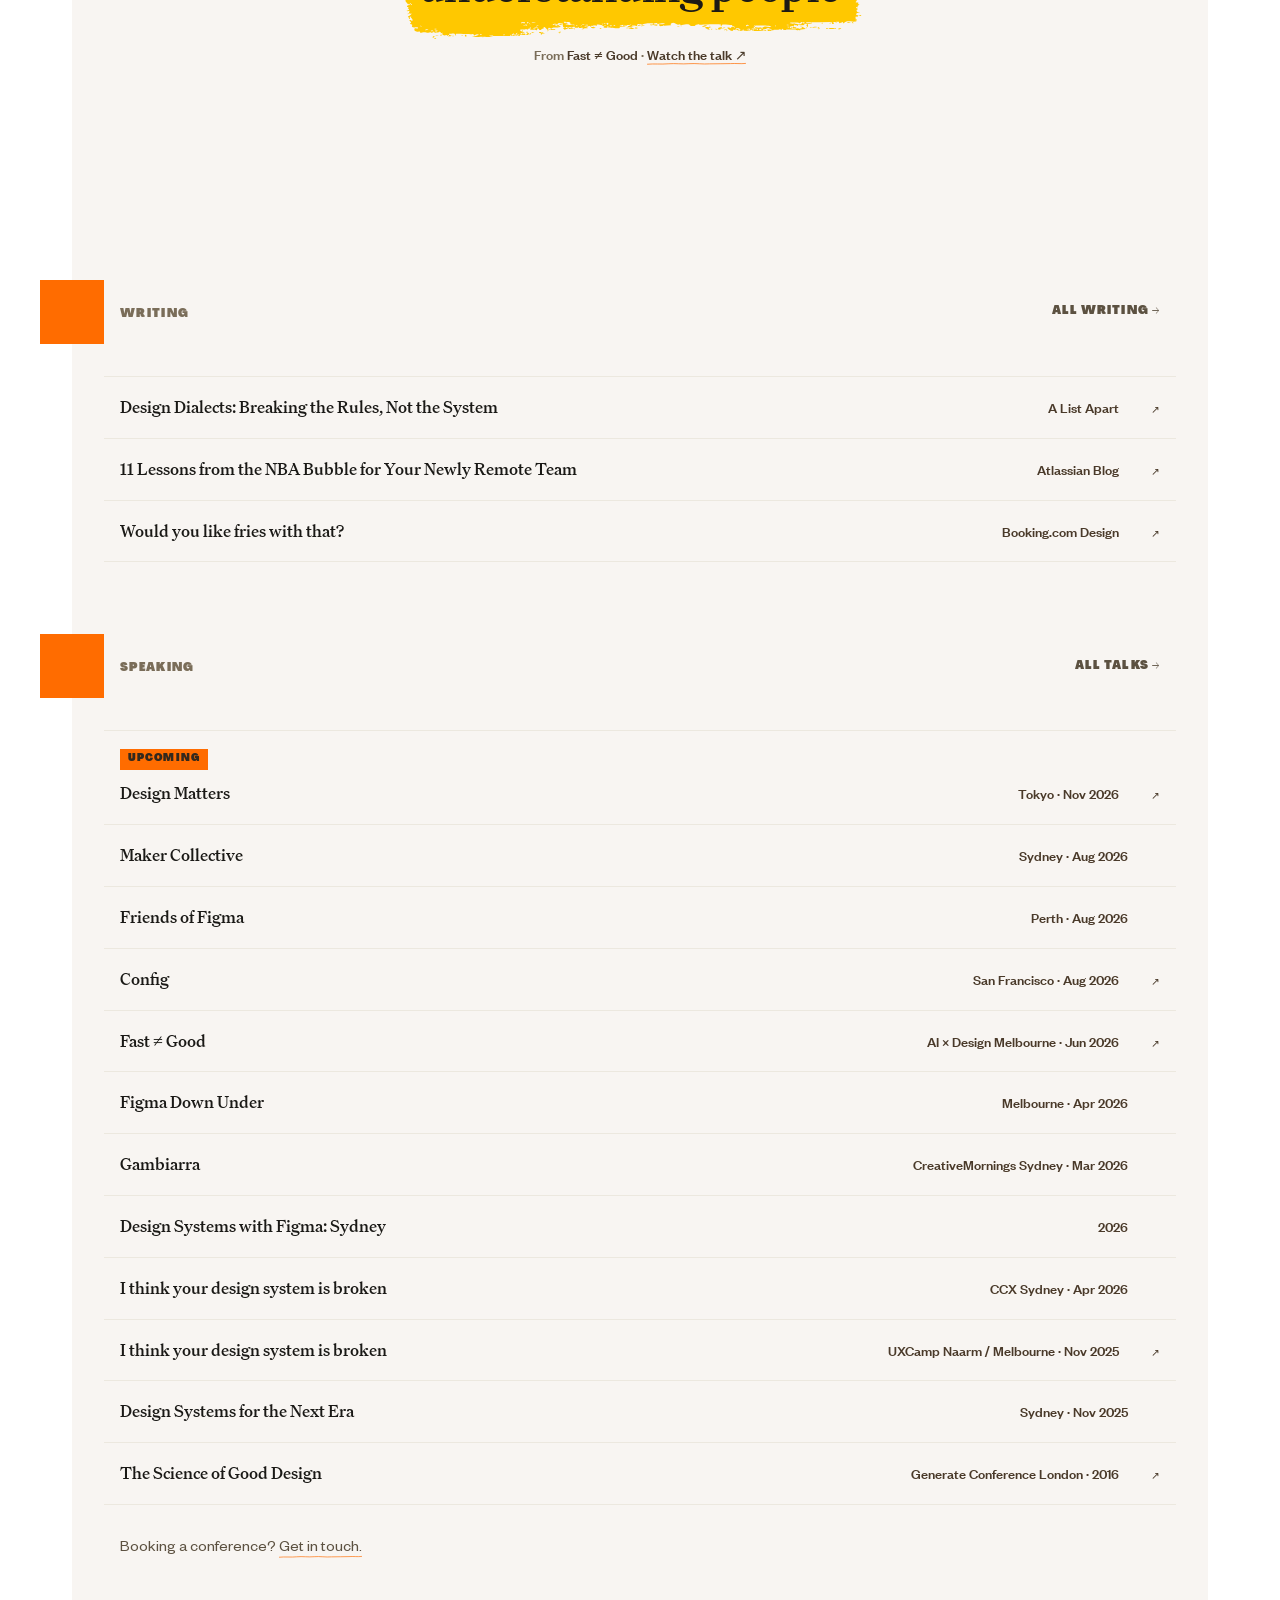
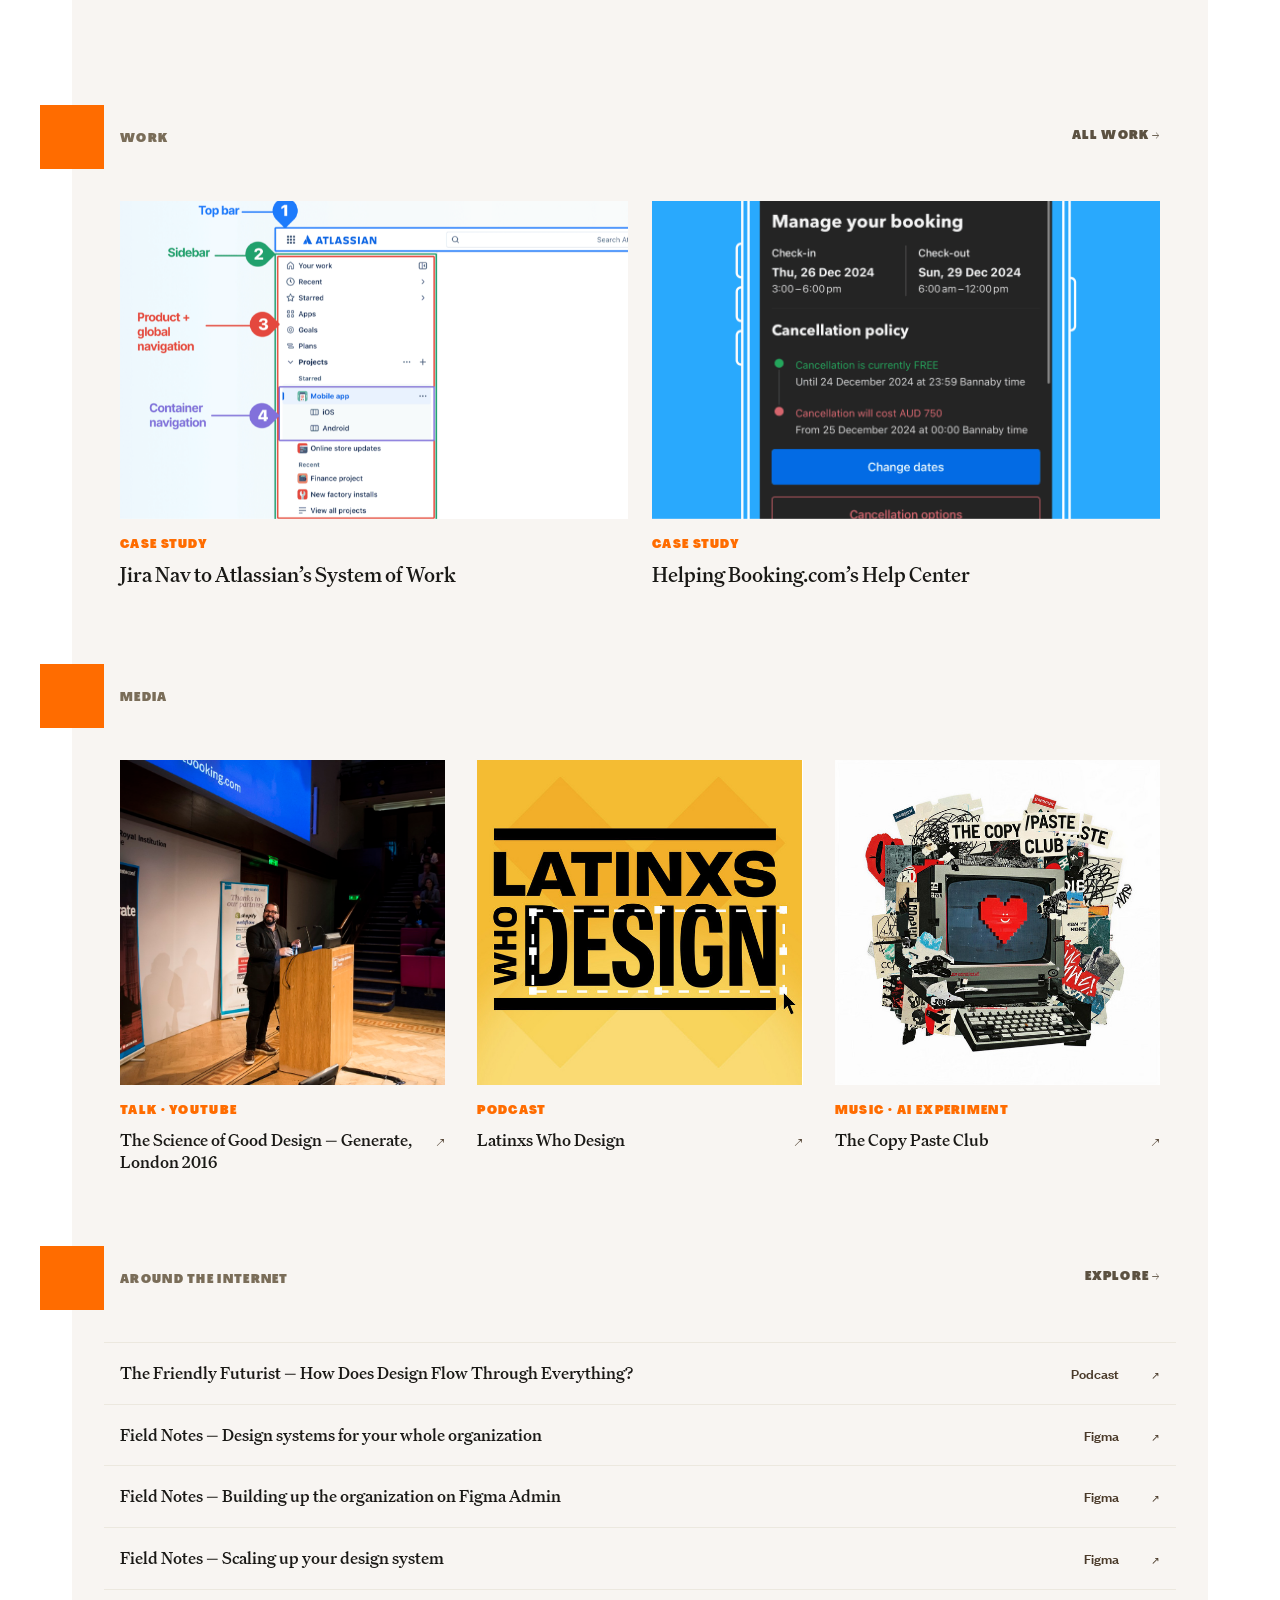
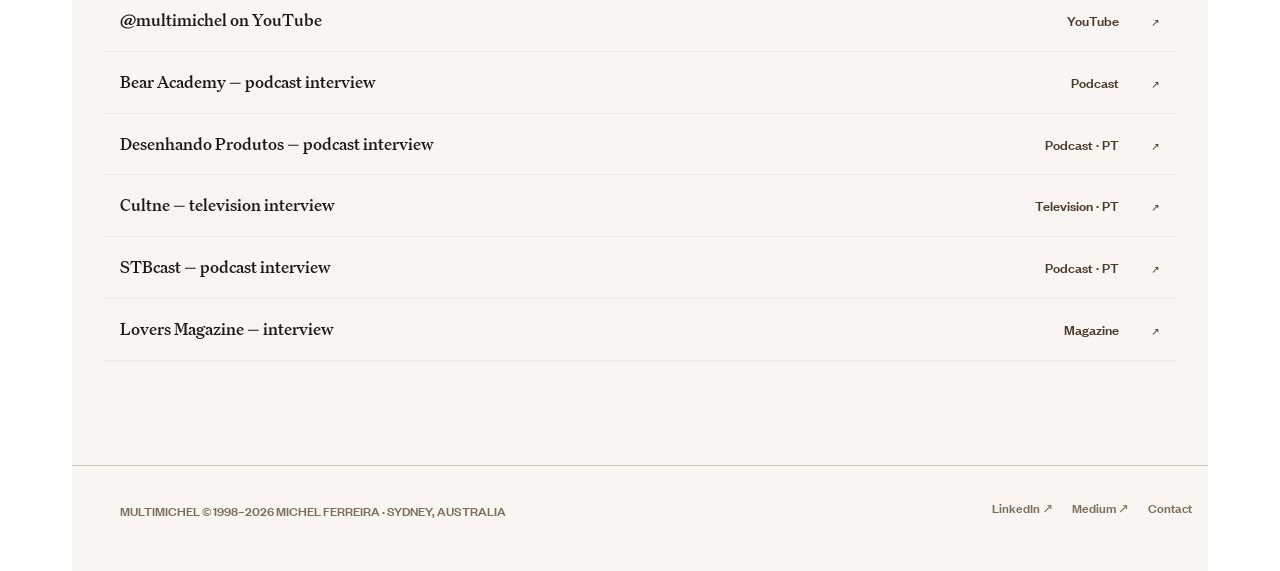
==== commit 674b4c34: "Pre-publish pass: launch essentials, editorial row system, accessibility Contact form - Wire the for" ====
--- a/index.html
+++ b/index.html
@@ -7,14 +7,27 @@
 <meta name="description" content="Michel Ferreira — designer, speaker, podcaster, writer. Designer Advocate at Figma. Building things on the web since 1998.">
 <meta property="og:title" content="MultiMichel — Michel Ferreira">
 <meta property="og:description" content="Designer, speaker, podcaster, writer. Building things on the web since 1998.">
-<link rel="stylesheet" href="tokens.css?v=18">
-<link rel="stylesheet" href="multimichel.css?v=18">
-<link rel="stylesheet" href="grid-overlay.css?v=18">
+<link rel="stylesheet" href="tokens.css?v=39">
+<link rel="stylesheet" href="multimichel.css?v=39">
+<link rel="canonical" href="https://multimichel.com/">
+<meta property="og:image" content="https://multimichel.com/img/og-default.jpg">
+<meta property="og:image:width" content="1200">
+<meta property="og:image:height" content="630">
+<meta property="og:type" content="website">
+<meta property="og:url" content="https://multimichel.com/">
+<meta name="twitter:card" content="summary_large_image">
+<link rel="icon" href="/favicon.svg" type="image/svg+xml">
+<link rel="apple-touch-icon" href="/apple-touch-icon.png">
+<meta name="theme-color" content="#F8F5F2">
 </head>
 <body>
+<a class="skiplink" href="#main">Skip to content</a>
 
 <header class="site">
-  <a class="brand" href="index.html"><i></i>MICHEL FERREIRA</a>
+  <div class="brand">
+    <button class="brand-menu" type="button" aria-expanded="false" aria-controls="mobile-nav" aria-label="Open menu"><span class="menu-icon"><span></span><span></span></span></button>
+    <a class="brand-link" href="index.html">MICHEL FERREIRA</a>
+  </div>
   <nav class="main">
     <a href="#work">WORK</a>
     <a href="#speaking">SPEAKING</a>
@@ -22,30 +35,36 @@
     <a href="#media">MEDIA</a>
     <a href="about.html">ABOUT</a>
   </nav>
+  <nav class="mobile-nav" id="mobile-nav" aria-label="Site">
+    <a href="#work">WORK</a>
+    <a href="#speaking">SPEAKING</a>
+    <a href="#writing">WRITING</a>
+    <a href="#media">MEDIA</a>
+    <a href="about.html">ABOUT</a>
+    <a href="contact.html">CONTACT</a>
+  </nav>
 </header>
 
+<main id="main">
 <div class="wrap">
 
   <section class="hero">
     <h1 class="display">Olá &amp; Welcome</h1>
     <div class="lede">
-      <p>I&rsquo;m Michel. I&rsquo;ve been designing digital products for nearly 30 years, through agencies, <b>Booking.com</b>, <b>Shopify</b>, <b>Atlassian</b> and <b>Xero</b>, and today as a Designer Advocate at <b><a href="https://www.figma.com" target="_blank" rel="noopener">Figma</a></b>.</p>
-      <p>I wear a lot of hats — and I don&rsquo;t mean my extensive baseball cap collection. The one thing that&rsquo;s stayed the same is that I care about the whole product.</p>
-      <p>I care about whether we&rsquo;re asking the right question and solving something that matters to people. I care about how products connect, how teams make decisions, and whether the systems underneath them help or get in the way. And I care about what finally shows up on the screen — the interaction, the component, the type, the spacing, the pixels.</p>
-      <p>Because the person using the product might never see most of those decisions. They feel all of them.</p>
+      <p>I&rsquo;m Michel Ferreira. I&rsquo;ve been designing digital products for nearly 30 years, through design agencies, <b>Booking.com</b>, <b>Shopify</b> and <b>Atlassian</b>, and today as a Designer Advocate at <b><a href="https://www.figma.com" target="_blank" rel="noopener noreferrer">Figma</a></b>.</p>
+      <p>I care about the whole product and how it gets made. Whether we&rsquo;re asking the right question, how the pieces connect, how teams make decisions, and what eventually shows up on screen: the interaction, the type, the spacing, the pixels. The person using it may never see most of those decisions. They feel all of them.</p>
     </div>
   </section>
 
-  <figure class="full">
-    <img src="img/hero-speaking.jpg" alt="Michel Ferreira speaking at Maker Collective Sydney, laptop with a Figma sticker visible on the podium">
+  <figure class="full natural">
+    <img width="2000" height="1333" src="img/hero-speaking.jpg" alt="Michel Ferreira speaking at Maker Collective Sydney, laptop with a Figma sticker visible on the podium">
     <figcaption>On stage — Maker Collective, Sydney</figcaption>
   </figure>
 
   <figure class="quote-block">
-    <blockquote class="quote">&ldquo;Design is the labour of <span class="hl"><img class="hl-mark" src="img/highlight.svg" alt="" aria-hidden="true">understanding people</span>&rdquo;</blockquote>
+    <blockquote class="quote"><span class="quote-mark">&ldquo;</span>Design is the labour of <span class="quote-tail"><span class="hl"><img class="hl-mark" src="img/highlight.svg" alt="" aria-hidden="true">understanding people</span><span class="quote-mark">&rdquo;</span></span></blockquote>
     <figcaption class="quote-source">
-      From <cite>Fast &ne; Good</cite> — a talk about speed, quality, and why understanding people is still the work.
-      <a href="https://multimichel.medium.com/fast-good-80a9af2f0fb8" target="_blank" rel="noopener">Watch the talk →</a>
+      From <cite>Fast &ne; Good</cite> · <a href="https://conffab.com/presentation/fast-≠-good/?gl=5ulxY9lWmOlu" target="_blank" rel="noopener noreferrer">Watch the talk ↗</a>
     </figcaption>
   </figure>
 
@@ -64,12 +83,12 @@
     <div class="sechead"><i class="tab"></i><h2>Work</h2><a class="more" href="archive.html#Work">All work →</a></div>
     <div class="work-grid">
       <a class="work-card" href="work-atlassian.html">
-        <div class="zoomframe"><img src="img/work-atlassian-cover.png" alt="Annotated Atlassian Jira navigation diagram: top bar, sidebar, product and global navigation, container navigation" style="object-position:center 22%"></div>
+        <div class="zoomframe"><img loading="lazy" decoding="async" width="1600" height="1354" src="img/work-atlassian-cover.png" alt="Annotated Atlassian Jira navigation diagram: top bar, sidebar, product and global navigation, container navigation" style="object-position:center 22%"></div>
         <div class="work-label">Case study</div>
         <div class="work-card-title"><img class="brush" src="img/highlight-white.svg" alt="" aria-hidden="true">Jira Nav to Atlassian&rsquo;s System of Work</div>
       </a>
       <a class="work-card" href="work-booking.html">
-        <div class="zoomframe"><img src="img/work-booking-cover.png" alt="Booking.com cancellation policy screen on a phone mockup" style="object-position:center 30%"></div>
+        <div class="zoomframe"><img loading="lazy" decoding="async" width="1028" height="1548" src="img/work-booking-cover.png" alt="Booking.com cancellation policy screen on a phone mockup" style="object-position:center 30%"></div>
         <div class="work-label">Case study</div>
         <div class="work-card-title"><img class="brush" src="img/highlight-white.svg" alt="" aria-hidden="true">Helping Booking.com&rsquo;s Help Center</div>
       </a>
@@ -79,20 +98,20 @@
   <section id="media">
     <div class="sechead"><i class="tab"></i><h2>Media</h2></div>
     <div class="media-grid">
-      <a class="media-card" href="https://www.youtube.com/watch?v=4Nk0ray32i0" target="_blank" rel="noopener">
-        <div class="zoomframe"><img src="img/generate-london-2016.jpg" alt="Michel Ferreira speaking at Generate Conference, London 2016" style="object-position:22% 38%"></div>
+      <a class="media-card" href="https://www.youtube.com/watch?v=4Nk0ray32i0" target="_blank" rel="noopener noreferrer">
+        <div class="zoomframe"><img loading="lazy" decoding="async" width="1400" height="934" src="img/generate-london-2016.jpg" alt="Michel Ferreira speaking at Generate Conference, London 2016" style="object-position:22% 38%"></div>
         <div class="media-label">Talk · YouTube</div>
-        <div class="media-card-title">The Science of Good Design — Generate, London 2016</div>
-      </a>
-      <a class="media-card" href="https://open.spotify.com/show/0J3JdhM454AvedlYlXqeRZ" target="_blank" rel="noopener">
-        <div class="zoomframe"><img src="img/media-latinxs.jpg" alt="Michel Ferreira recording an interview for Latinxs Who Design"></div>
+        <div class="media-card-title"><span>The Science of Good Design — Generate, London 2016</span><span class="go" aria-hidden="true">↗</span></div>
+      </a>
+      <a class="media-card" href="https://open.spotify.com/show/0J3JdhM454AvedlYlXqeRZ" target="_blank" rel="noopener noreferrer">
+        <div class="zoomframe"><img loading="lazy" decoding="async" width="640" height="640" src="img/media-latinxs.jpg" alt="Michel Ferreira recording an interview for Latinxs Who Design"></div>
         <div class="media-label">Podcast</div>
-        <div class="media-card-title">Latinxs Who Design</div>
-      </a>
-      <a class="media-card" href="https://open.spotify.com/artist/4h20EEaSsJha8OKMiTfINg" target="_blank" rel="noopener">
-        <div class="zoomframe"><img src="img/media-copypaste.jpg" alt="Michel Ferreira, portrait"></div>
+        <div class="media-card-title"><span>Latinxs Who Design</span><span class="go" aria-hidden="true">↗</span></div>
+      </a>
+      <a class="media-card" href="https://open.spotify.com/artist/4h20EEaSsJha8OKMiTfINg" target="_blank" rel="noopener noreferrer">
+        <div class="zoomframe"><img loading="lazy" decoding="async" width="640" height="640" src="img/media-copypaste.jpg" alt="Michel Ferreira, portrait"></div>
         <div class="media-label">Music · AI experiment</div>
-        <div class="media-card-title">The Copy Paste Club</div>
+        <div class="media-card-title"><span>The Copy Paste Club</span><span class="go" aria-hidden="true">↗</span></div>
       </a>
     </div>
   </section>
@@ -103,46 +122,84 @@
   </section>
 
 </div>
+</main>
 
 <footer class="site">
   <p class="fineprint">MULTIMICHEL © 1998–2026 MICHEL FERREIRA · SYDNEY, AUSTRALIA</p>
   <p class="social">
-    <a class="fineprint" href="https://www.linkedin.com/in/michelpferreira/" target="_blank" rel="noopener">LinkedIn</a>
-    <a class="fineprint" href="https://multimichel.medium.com/" target="_blank" rel="noopener">Medium</a>
+    <a class="fineprint" href="https://www.linkedin.com/in/michelpferreira/" target="_blank" rel="noopener noreferrer">LinkedIn ↗</a>
+    <a class="fineprint" href="https://multimichel.medium.com/" target="_blank" rel="noopener noreferrer">Medium ↗</a>
     <a class="fineprint" href="contact.html">Contact</a>
   </p>
 </footer>
 
-<script src="content.js?v=18"></script>
-<script src="grid-overlay.js?v=18" defer></script>
+<script src="content.js?v=39"></script>
+<script src="nav.js?v=39" defer></script>
 <script>
 (function(){
   function esc(s){return (s||"").replace(/&/g,"&amp;").replace(/</g,"&lt;")}
 
-  // Whole row is the click target — table-row behaviour, not just the title text.
-  function row(href, titleHtml, metaHtml){
+  // One row grammar for every list on this page:
+  //   [kicker]   status or category, its own line
+  //   Title            ↗   title left, action arrow at the right edge
+  //   metadata
+  // The arrow is a sibling of the title, never part of its text.
+  // See .row in multimichel.css.
+  function row(href, titleHtml, metaHtml, kickerHtml){
     var tag = href ? 'a' : 'div';
-    var openAttrs = href ? ' href="'+href+'" target="_blank" rel="noopener"' : '';
-    return '<'+tag+' class="row"'+openAttrs+'><span class="t">'+titleHtml+'</span><span class="m">'+metaHtml+'</span></'+tag+'>';
+    var openAttrs = href ? ' href="'+href+'"'+MM.linkAttrs(href) : '';
+    return '<'+tag+' class="row"'+openAttrs+'>'
+      + (kickerHtml ? '<span class="kicker-line">'+kickerHtml+'</span>' : '')
+      + '<span class="t">'+titleHtml+'</span>'
+      + MM.actionMark(href)
+      + '<span class="m">'+metaHtml+'</span>'
+      + '</'+tag+'>';
   }
 
-  // Writing — title + publication only.
-  var writing = MM.items.filter(function(i){return i.type==="Writing" && i.featured}).sort(function(a,b){return new Date(b.date||b.year)-new Date(a.date||a.year)});
-  document.getElementById("writing-list").innerHTML = writing.map(function(i){
-    return row(i.url, esc(i.title), esc(i.source));
+  // Writing is EDITORIALLY curated, not sorted by recency. These three show
+  // continuity across the career — an independent publication, a company Michel
+  // worked for, and the same practice a decade earlier. Fast ≠ Good is
+  // deliberately absent: it already owns the quote feature directly above.
+  // Home credits the PUBLICATION — who put the piece out — and drops the
+  // platform it happens to be hosted on. The archive prints both. Same record,
+  // two contexts: publication + platform are real fields on the item, not a
+  // presentation-only override.
+  var writingPicks = ["w-dialects", "w-nba-bubble", "w-fries"];
+  document.getElementById("writing-list").innerHTML = writingPicks.map(function(id){
+    var i = MM.items.filter(function(x){return x.id===id})[0];
+    return i ? row(i.url, esc(i.title), esc(i.publication || i.platform || "")) : "";
   }).join("");
 
-  // Speaking — editorial event rows, upcoming first then reverse chronological.
-  var talks = MM.items.filter(function(i){return i.type==="Talk"});
+  // Speaking on Home is an edited selection, not the full archive: every
+  // upcoming talk/keynote/panel/workshop/webinar, plus past ones Michel has
+  // flagged featured. Past webinars never surface here — once they're over
+  // they live in the archive only. See archive.html for the complete record.
+  var speakingFormats = {talk:1, keynote:1, panel:1, workshop:1, webinar:1};
+  var talks = MM.items.filter(function(i){
+    if (i.type !== "Talk" || !speakingFormats[i.format]) return false;
+    if (i.status === "upcoming") return true;
+    return i.status === "past" && i.featured === true && i.format !== "webinar";
+  });
   talks.sort(function(a,b){
-    if(!!a.upcoming !== !!b.upcoming) return a.upcoming ? -1 : 1;
+    if ((a.status==="upcoming") !== (b.status==="upcoming")) return a.status==="upcoming" ? -1 : 1;
     return b.year-a.year;
   });
-  // Every talk shows city · when. Falls back to the year so no row is left
-  // date-less next to rows that have one.
+  // eventName is editorial — rendered exactly as stored, never rebuilt from
+  // eventName + location. talkTitle (when present) is the row title and
+  // eventName drops into the meta line instead; showLocation controls
+  // whether location is also shown there (off when it's baked into eventName,
+  // e.g. "UXCamp Melbourne", "CreativeMornings Sydney").
   document.getElementById("speaking-list").innerHTML = talks.map(function(i){
-    var meta = [i.upcoming ? '<span class="up">UPCOMING</span>' : null, i.city, i.date || i.year].filter(Boolean).join(" · ");
-    return row(i.url, esc(i.title), meta);
+    var title = i.talkTitle || i.eventName;
+    var metaParts = [];
+    if (i.talkTitle) metaParts.push(i.eventName);
+    if (i.showLocation && i.location) metaParts.push(i.location);
+    metaParts.push(i.date || i.year);
+    // Status gets its own line above the title — it is neither part of the
+    // title nor part of the metadata sentence. It disappears on its own the
+    // moment an event stops being "upcoming".
+    var kicker = i.status==="upcoming" ? '<span class="up">UPCOMING</span>' : null;
+    return row(i.url, esc(title), metaParts.filter(Boolean).join(" · "), kicker);
   }).join("");
 
   // Around the internet — interviews and appearances elsewhere, newest first.
--- a/tokens.css
+++ b/tokens.css
@@ -49,14 +49,26 @@
   --highlight: #F5C518;    /* hand-drawn quote highlight (verify against Figma) */
 
   /* ---------- TYPE ---------- */
-  /* Masthead — label face, 900, uppercase */
+  /* Masthead — label face, 900, uppercase.
+     Leading is declared in px, not inherited: body's 1.5 ratio is a body-copy
+     value and on 24px produced a 36px line box — off the 8pt grid (36 = 4×8+4).
+     32px puts the masthead's line box back on the grid. This governs the BOX
+     only; Agrandir's caps fill its ascent almost exactly (cap 720 / asc 750)
+     so the visible glyphs still sit high inside it. That is a font metric and
+     is deliberately left alone. */
   --type-masthead-size: 24px;
+  --type-masthead-leading: 32px;
   --type-masthead-tracking: -0.096px;
 
   /* Nav + section labels — label face, 900, uppercase */
   --type-label-size: 13px;
   --type-label-leading: 1.5;
   --type-label-tracking: 1.3px;
+  /* Optical compensation for Agrandir: capHeight 720 of ascent 750 means the
+     caps sit 0.11em high inside their line box. Doubled, because vertical
+     centring halves it. Scales with font-size, so one value serves the 13px
+     section label and the 24px masthead alike. */
+  --cap-optical-shift: 0.22em;
 
   /* Hero — serif Heavy/Black */
   --type-hero-size: 148px;
@@ -65,14 +77,35 @@
   /* Intro body — grotesk Regular (+ Bold for emphasis) */
   --type-body-size: 24px;
   --type-body-leading: 35.5px;
+  /* Running body text is fluid, and every body surface must use the SAME
+     ramp — a fixed 24px next to a clamped one reads as two different type
+     sizes on a phone even though they match on desktop. */
+  --type-body-fluid: clamp(17px, 2vw, 24px);
+  --type-body-leading-ratio: 1.48;
 
   /* Editorial row title — serif Medium */
   --type-row-title-size: 18px;
   --type-row-title-leading: 28.8px;
 
+  /* Chips and micro-labels — the tier BELOW section labels: taxonomy chips,
+     UPCOMING, archive filters, year counts. Was typed as 11px in four places
+     and 11.5px in a fifth. */
+  --type-chip-size: 11px;
+  --type-chip-tracking: 1.1px;
+
+  /* Secondary description under a row title / inside a case-study grid. */
+  --type-sub-size: 15px;
+
   /* Editorial row metadata — grotesk Medium */
   --type-row-meta-size: 14px;
   --type-row-meta-leading: 18px;
+
+  /* Wrapped row titles must read as ONE title, not two lines of prose.
+     Desktop keeps the roomier 28.8px; mobile tightens to a ratio so a
+     two-line serif title stays a single typographic unit. */
+  --type-row-title-leading-mobile: 1.12;
+  --type-row-meta-leading-mobile: 1.25;
+  --gap-row-title-to-meta: 12px;
 
   /* Quote — serif Medium, centered */
   --type-quote-size: 48px;
@@ -92,8 +125,20 @@
      all the way down. 16 · 64 · 16 · 96 — all on the 8pt grid. */
   --canvas-reference: 1496px;  /* desktop viewport the Figma frame targets */
   --gutter-page: 72px;         /* document gutter */
-  --content-start: 96px;       /* primary content inset — one column, everything */
-  --block-inset: 16px;         /* orange block's left edge from the page edge */
+  /* TRIAL — desktop square geometry (option B).
+     The square must straddle the rail/paper seam the way it already does on
+     mobile: 50/50. With the old 16/96 pair it sat 88% in the white rail and
+     clipped the paper by only 8px, because the desktop square (64) is SMALLER
+     than the rail (72) while the mobile square (32) is BIGGER than its rail
+     (24). Moving the block to 40 centres it on the 72px seam (40→104) and the
+     text column follows at 120, keeping the 16px gap and the 72px white rail.
+     Press G then click SQUARE (or press S) to compare against the old values.
+     To revert permanently: content-start 96, block-inset 16. */
+  --content-start: 120px;      /* primary content inset — one column, everything */
+  --block-inset: 40px;         /* orange block's left edge from the page edge */
+  /* The paper's inset from the rail, used on BOTH sides so the left and right
+     edges can never drift apart again. Derived, never typed twice. */
+  --content-inset: calc(var(--content-start) - var(--rail-width));
   --nav-gap: 48px;
 
   /* ---------- RAIL ----------
@@ -111,7 +156,7 @@
 
   /* ---------- ORANGE BLOCKS ---------- */
   --block-header-w: 64px;
-  --block-header-h: 48px;
+  --block-header-h: 64px;      /* full square, matches the section markers */
   --block-marker: 64px;        /* section markers: 64 × 64 */
 
   /* ---------- SPACING SCALE ----------
@@ -124,11 +169,17 @@
   --space-48: 48px;
   --space-72: 72px;
   --space-96: 96px;
+  --space-128: 128px;
   --space-144: 144px;
+  --space-160: 160px;
   --space-192: 192px;
 
   /* ---------- SECTION RHYTHM ---------- */
-  --row-height: 48px;          /* was 59 — off-grid; snapped to the scale */
+  /* --row-height retired: rows are a stacked kicker/title/meta grammar now,
+     so their height comes from content + padding, not a fixed minimum. */
+  /* Breathing room between two MAJOR narrative sections (About). One token,
+     applied to every such boundary — never a per-section margin. */
+  --gap-section-major: var(--space-160);
   --gap-label-to-rows: 32px;   /* WRITING label → first row */
   --gap-writing-to-speaking: 72px;
 
@@ -182,6 +233,7 @@
   --type-aside-size: 16px;
 
   /* About / contact surfaces — outside node 1:1988's scope. */
+  --portrait-w: 480px;     /* constrained width for a vertical portrait figure */
   --measure: 720px;        /* running prose measure (~70ch at 24px) */
   --measure-form: 560px;   /* form column — narrower than prose on purpose */
   --type-field-size: 20px; /* input text: large enough to feel authored, not admin */
--- a/multimichel.css
+++ b/multimichel.css
@@ -11,7 +11,12 @@
   border-right:var(--rail-width) solid var(--rail);
   color:var(--slate);font-family:var(--font-grotesk);font-weight:400;line-height:1.5;-webkit-font-smoothing:antialiased;
 }
-img{max-width:100%;display:block}
+/* height:auto is not optional once images carry intrinsic width/height
+   attributes: without it the HTML height attribute dictates layout height and
+   a 2000×1333 photo renders 1333px tall. With it, the attributes do only the
+   job they are there for — reserving the right box so nothing shifts on load —
+   while CSS keeps control of the rendered size. */
+img{max-width:100%;height:auto;display:block}
 a{color:inherit;text-decoration:none}
 b,strong{font-weight:700}
 
@@ -19,22 +24,48 @@
    Inside the paper column, text is inset a further 16px so it lands at
    --content-start (72 rail + 16 = 88). The orange blocks pull back that 16px
    to sit flush on the rail/paper seam and break the text alignment on purpose. */
-.wrap,header.site{max-width:var(--canvas-reference);padding-left:calc(var(--content-start) - var(--rail-width));padding-right:var(--space-16)}
-
-/* Masthead block sits in the white rail too, on the same 8px left edge. */
-.brand i{margin-left:calc(var(--block-inset) - var(--content-start))}
-
-/* ---------- masthead & nav ---------- */
+.wrap,header.site{max-width:var(--canvas-reference);padding-left:var(--content-inset);padding-right:var(--content-inset)}
+
+/* Skip link — first focusable element on every page. Off-screen until focused,
+   then lands on the marker rail like everything else. */
+.skiplink{
+  position:absolute;left:-9999px;top:0;z-index:100;
+  font-family:var(--font-label);font-weight:900;font-size:var(--type-label-size);
+  letter-spacing:var(--type-label-tracking);text-transform:uppercase;
+  background:var(--slate);color:var(--paper);padding:var(--space-16);
+}
+.skiplink:focus{left:0}
+
+/* ---------- masthead & nav ----------
+   The brand square is a real <button> (mobile menu control) and the
+   wordmark a separate link, so the square can own its own tap target
+   without nesting interactive elements. */
 header.site{display:flex;align-items:flex-end;justify-content:space-between;padding-bottom:var(--space-32)}
-.brand{font-family:var(--font-label);font-weight:900;font-size:var(--type-masthead-size);letter-spacing:var(--type-masthead-tracking);color:var(--masthead);text-transform:uppercase;display:flex;align-items:flex-end}
-.brand i{
-  width:var(--block-header-w);height:var(--block-header-h);background:var(--orange);display:inline-block;
-  margin-right:var(--space-16);
-  flex:none;
-}
+.brand{display:flex;align-items:center}
+.brand-link{padding-top:var(--cap-optical-shift);font-family:var(--font-label);font-weight:900;font-size:var(--type-masthead-size);line-height:var(--type-masthead-leading);letter-spacing:var(--type-masthead-tracking);color:var(--masthead);text-transform:uppercase}
+/* The header square rides the SAME marker rail as every .sechead .tab:
+   both resolve to --block-inset from the page edge, so the square hangs
+   out of the content column exactly as the section markers do. Margin is
+   declared once here — an earlier `margin:0` in this block was silently
+   cancelling the rail offset and pulling the square inside the column. */
+.brand-menu{
+  position:relative;
+  width:var(--block-header-w);height:var(--block-header-h);background:var(--orange);
+  border:0;padding:0;flex:none;cursor:default;
+  display:inline-flex;align-items:center;justify-content:center;
+  margin:0 var(--space-16) 0 calc(var(--block-inset) - var(--content-start));
+}
+.brand-menu:disabled{opacity:1}
+.menu-icon{display:none}
 nav.main{display:flex;gap:var(--nav-gap);padding-bottom:var(--space-8)}
 nav.main a{font-family:var(--font-label);font-weight:900;font-size:var(--type-label-size);line-height:var(--type-label-leading);letter-spacing:var(--type-label-tracking);color:var(--dim)}
-nav.main a:hover{color:var(--orange)}
+
+nav.main a[aria-current="page"]{color:var(--ink)}
+
+/* The mobile nav panel exists at every width but only ever paints inside
+   the ≤900px block below — this base rule just keeps it out of layout
+   above that breakpoint. */
+.mobile-nav{display:none}
 
 /* ---------- hero — large intentional opening whitespace ---------- */
 .hero{padding-top:var(--space-192)}
@@ -48,15 +79,14 @@
 }
 @media(max-width:700px){h1.display{letter-spacing:-.03em}}
 
-.lede{max-width:var(--intro-max-width);margin-top:var(--space-32);font-family:var(--font-grotesk);font-weight:400;font-size:clamp(17px,2vw,var(--type-body-size));line-height:1.48;color:var(--slate)}
+.lede{max-width:var(--intro-max-width);margin-top:var(--space-32);font-family:var(--font-grotesk);font-weight:400;font-size:var(--type-body-fluid);line-height:var(--type-body-leading-ratio);color:var(--slate)}
 .lede p+p{margin-top:var(--space-16)}
 .lede b{font-weight:700}
-.lede a{border-bottom:1.5px solid var(--orange)}
-.lede a:hover{color:var(--orange)}
+
 
 /* ---------- photo — 1400×788 reference (16:9) ---------- */
 figure.full{margin:var(--space-72) 0 0}
-figure.full img{width:100%;aspect-ratio:1400/788;object-fit:cover}
+figure.full img,figure.full video{width:100%;height:auto;aspect-ratio:1400/788;object-fit:cover}
 figcaption,.cap{font-family:var(--font-grotesk);font-weight:500;font-size:var(--type-label-size);letter-spacing:.4px;color:var(--muted);text-transform:uppercase;margin-top:var(--space-16)}
 
 /* ---------- quote ----------
@@ -90,24 +120,25 @@
   letter-spacing:normal;
 }
 .quote-source cite{font-style:normal;font-weight:500;color:var(--oak)}
-.quote-source a{white-space:nowrap;color:var(--oak);border-bottom:1.5px solid var(--orange)}
-.quote-source a:hover{color:var(--orange)}
+.quote-source a{white-space:nowrap;color:var(--oak)}
+
 /* z-index:0 gives .hl its own stacking context, so the brush at z-index:-1
    sits behind the words but still in front of the paper fill on <body>.
    Without it the brush paints underneath the body background and vanishes. */
+/* ---------- yellow marker (highlighter) ----------
+   Keep the original painted SVG behind the complete phrase. The image uses
+   its natural aspect ratio, with a modest overshoot beyond both text edges. */
 .hl{position:relative;z-index:0;white-space:nowrap;display:inline-block}
-/* The brush is centred on the text, not hung off the baseline: its top edge
-   sits just above the x-height and the bottom clears the descenders. */
-/* Explicit width/height, not left+right / top+bottom: an <img> is a replaced
-   element, so an over-constrained inset box falls back to its intrinsic size
-   instead of stretching. */
-/* Values tuned by Michel in DevTools: height left intrinsic (the brush keeps
-   its own 445:78 proportion) and the box nudged up so the stroke sits on the
-   word rather than under it. */
+.quote-mark{position:relative;z-index:1}
+/* The closing ” belongs to the highlighted phrase — on a wide viewport it was
+   breaking onto a line of its own. Marker styling is untouched. */
+.quote-tail{white-space:nowrap}
 .hl-mark{
   position:absolute;
-  left:-3.5%;top:-8%;
-  width:108%;
+  left:-5%;
+  top:-8%;
+  width:110%;
+  max-width:none;
   object-fit:fill;
   z-index:-1;
   pointer-events:none;
@@ -118,43 +149,228 @@
    every piece of text — section labels and the row titles beneath them — on
    one column at --content-start, while the square sits out in the white rail
    (8 → 72), flush against the rail/paper seam. */
-.sechead{position:relative;display:flex;align-items:center;margin-bottom:var(--gap-label-to-rows)}
+/* The row is as tall as the marker, so the square and the label are centred
+   against the SAME box rather than the label's much shorter line box. The
+   square centres by the box model (top/bottom 0 + auto margins), not by a
+   transform, and neither element carries a positional nudge. */
+.sechead{
+  position:relative;display:flex;align-items:center;
+  min-height:var(--block-marker);
+  margin-bottom:var(--gap-label-to-rows);
+}
 .sechead .tab{
   position:absolute;
   left:calc(var(--block-inset) - var(--content-start));
-  top:50%;transform:translateY(-50%);
+  top:0;bottom:0;margin-block:auto;
   width:var(--block-marker);height:var(--block-marker);
   background:var(--orange);
 }
-.sechead h2{font-family:var(--font-label);font-weight:900;font-size:var(--type-label-size);line-height:var(--type-label-leading);letter-spacing:var(--type-label-tracking);color:var(--muted);text-transform:uppercase}
+/* Copy-permalink affordance, added by nav.js. Sits exactly inside the
+   marker's own box (inset:0) so the square's size/position never changes —
+   invisible until hover/focus, same square either way. */
+.tab-copy{
+  position:absolute;inset:0;
+  display:flex;align-items:center;justify-content:center;
+  background:transparent;border:0;padding:0;margin:0;cursor:pointer;
+  color:#fff;opacity:0;transition:opacity .15s ease;
+}
+.sechead .tab:hover .tab-copy,
+.tab-copy:focus-visible{opacity:1}
+.tab-copy:focus-visible{outline:2px solid var(--ink);outline-offset:2px}
+.tab-copy-status{
+  position:absolute;left:50%;top:calc(100% + 8px);transform:translateX(-50%);
+  white-space:nowrap;
+  font-family:var(--font-grotesk);font-size:11px;font-weight:600;
+  background:var(--ink);color:var(--paper);
+  padding:4px 8px;border-radius:3px;
+  opacity:0;pointer-events:none;transition:opacity .15s ease;
+}
+.sechead .tab.is-copied .tab-copy-status{opacity:1}
+/* Page-level eyebrow — the same label treatment as a section name
+   (.sechead h2), used above an H1 rather than above a list. Tied to the
+   heading it introduces, never a floating line of body text. */
+.eyebrow{font-family:var(--font-label);font-weight:900;font-size:var(--type-label-size);line-height:var(--type-label-leading);letter-spacing:var(--type-label-tracking);color:var(--muted);text-transform:uppercase;margin-bottom:var(--space-16)}
+/* Agrandir's caps fill its ascent (cap 720 / asc 750), so the visible
+   letterforms sit 0.11em above the centre of their own line box — geometric
+   centring alone leaves the label reading high against the square. The padding
+   is exactly twice that, because centring halves whatever is added. Metric
+   compensation applied once in the shared component, not a per-section nudge. */
+.sechead h2{padding-top:var(--cap-optical-shift);font-family:var(--font-label);font-weight:900;font-size:var(--type-label-size);line-height:var(--type-label-leading);letter-spacing:var(--type-label-tracking);color:var(--muted);text-transform:uppercase}
 .sechead .more{margin-left:auto;font-family:var(--font-label);font-weight:900;font-size:var(--type-label-size);letter-spacing:1.1px;color:var(--dim);text-transform:uppercase}
-.sechead .more:hover{color:var(--orange)}
-
-/* ---------- editorial rows — the whole row is the link, table-style ---------- */
-a.row,div.row{display:flex;justify-content:space-between;align-items:center;min-height:var(--row-height);gap:var(--space-32);padding:0 var(--space-16);margin:0 calc(-1 * var(--space-16));border-bottom:1px solid var(--rule-light);transition:background .15s}
+
+
+/* ---------- editorial rows — ONE grammar, everywhere ----------
+   Speaking, Writing, Archive, Around-the-internet and Media all render the
+   same four-part row, stacked at every width:
+
+       KICKER      optional — status (UPCOMING) or category (WRITING, TALK…)
+       Title ↗     the click target; the arrow belongs to it
+       metadata    where / when / source
+       description optional
+
+   There is no second arrow column and no side-by-side variant. Anything that
+   belongs to the row belongs in this stack. */
+a.row,div.row{
+  display:grid;
+  grid-template-columns:minmax(0, 1fr) auto;
+  column-gap:var(--space-16);
+  /* Title, metadata and arrow share ONE baseline at every width. Without this
+     the arrow floated to the top of the row while the publication sat on the
+     baseline beside it — the two never lined up. */
+  align-items:baseline;
+  padding:var(--space-16);margin:0 calc(-1 * var(--space-16));
+  border-bottom:1px solid var(--rule-light);transition:background .15s;
+}
+/* Kicker, metadata and description run the full width; only the title shares
+   its line with the action arrow. */
+.row .kicker-line,.row .m,.row .sub{grid-column:1 / -1}
+.row .t{grid-column:1}
+.row .go{grid-column:2}
 a.row{cursor:pointer}
-a.row:hover{background:var(--rule-light)}
+/* Hover + keyboard focus share ONE treatment: the row inverts to the slate
+   ground so #FF6C00 has a dark backdrop to sit on. Orange on paper is 2.6:1;
+   orange on slate clears AA comfortably, so the brand colour is untouched and
+   the contrast is solved by what sits behind it. */
+a.row:hover,a.row:focus-visible{background:var(--slate);outline:none}
+a.row:focus-visible{outline:2px solid var(--orange);outline-offset:-2px}
 .rowlist .row:first-child{border-top:1px solid var(--rule-light)}
+
 .row .t{font-family:var(--font-serif);font-weight:500;font-size:var(--type-row-title-size);line-height:var(--type-row-title-leading);color:var(--ink)}
-a.row:hover .t{color:var(--orange)}
-.row .sub{font-family:var(--font-grotesk);font-weight:400;font-size:15px;line-height:1.4;color:var(--muted);margin-top:3px;max-width:640px}
-.row .m{font-family:var(--font-grotesk);font-weight:500;font-size:var(--type-row-meta-size);line-height:var(--type-row-meta-leading);color:var(--oak);white-space:nowrap;text-align:right}
-/* UPCOMING is a solid block, not coloured text — it reads as a sibling of the
-   section markers rather than as a link. */
-.row .m .up{
-  display:inline-block;background:var(--orange);color:var(--rail);
-  font-family:var(--font-label);font-weight:900;font-size:11px;letter-spacing:1.1px;
-  padding:2px var(--space-8);margin-right:var(--space-8);vertical-align:1px;
+a.row:hover .t,a.row:focus-visible .t{color:var(--orange)}
+.row .m{font-family:var(--font-grotesk);font-weight:500;font-size:var(--type-row-meta-size);line-height:var(--type-row-meta-leading);color:var(--oak);margin-top:var(--gap-row-title-to-meta)}
+.row .sub{font-family:var(--font-grotesk);font-weight:400;font-size:var(--type-sub-size);line-height:1.4;color:var(--muted);margin-top:var(--space-8);max-width:640px}
+/* Metadata and description flip to paper so they stay readable on the slate. */
+a.row:hover .m,a.row:focus-visible .m,
+a.row:hover .sub,a.row:focus-visible .sub{color:var(--paper)}
+a.row:hover .cat,a.row:focus-visible .cat{background:transparent;color:var(--paper);box-shadow:inset 0 0 0 1px currentColor}
+
+/* ---------- action arrow ----------
+   One quiet position: the right edge of the title line, in its own grid cell.
+   Because it is a sibling of the title rather than part of its text, a long
+   title wraps on its own measure and never reflows around the arrow — and the
+   arrow can never be stranded alone on a line. ↗ leaves the site, → stays.
+   Compact navigation labels (ALL WRITING →) keep their arrow inline; they are
+   labels, not editorial rows. */
+/* rem, not em: the action mark must be the SAME size in every context. As an
+   em it inherited its parent — 10.4px beside a row title, 11.7px inside the
+   larger .media-card-title — so the same mark rendered two sizes. */
+.arrow,.go{font-size:.65rem;line-height:1;color:var(--oak)}
+a.row:hover .go,a.row:focus-visible .go{color:var(--orange)}
+
+/* ---------- kickers: status and category ----------
+   Both sit on their own line above the title. They are deliberately NOT the
+   same weight: UPCOMING is live, actionable status; a category is a filing
+   label that exists to help scanning and must stay behind the title. */
+.row .kicker-line{display:block;margin-bottom:var(--space-8)}
+.row .up,.row .cat{
+  display:inline-block;
+  font-family:var(--font-label);font-weight:900;font-size:var(--type-chip-size);letter-spacing:var(--type-chip-tracking);
+  text-transform:uppercase;
+}
+/* Slate on orange, not white on orange — white was 2.84:1. */
+.row .up{background:var(--orange);color:var(--slate);padding:2px var(--space-8)}
+.row .cat{background:var(--rule-light);color:var(--oak);padding:2px var(--space-8);border-radius:2px}
+
+/* ---------- desktop composition ----------
+   Same markup, same source order, different arrangement: above the mobile
+   breakpoint the row becomes an editorial two-column rhythm — title on the
+   left, source/date in the secondary right-hand column, sharing a baseline.
+   Kicker and description still span the full width, so the reading order is
+   unchanged; only the middle band splits.
+   This is one grammar composed two ways, NOT two markups — nothing here
+   reintroduces the old has-badge / has-ext / rowbody variants. */
+@media(min-width:901px){
+  a.row,div.row{
+    display:grid;
+    /* minmax(0,1fr) not 1fr: a bare 1fr floors at the title's min-content
+       width, so a long unbroken title would refuse to wrap and shove the
+       metadata column off the row. */
+    grid-template-columns:minmax(0, 1fr) auto auto;
+    /* The markup order is title -> arrow -> metadata (columns 1, 3, 2) because
+       that order is what mobile needs. Default sparse auto-placement never
+       moves backwards, so metadata could not reclaim column 2 and dropped onto
+       a row of its own. Dense lets it fill the hole, so the row is one line. */
+    grid-auto-flow:dense;
+    column-gap:var(--space-32);
+    align-items:baseline;
+  }
+  .row .kicker-line{grid-column:1 / -1}
+  .row .t{grid-column:1}
+  /* Back into its own column: no stacking margin, right-aligned, and kept on
+     one line so it reads as a column rather than a second sentence. */
+  .row .m{grid-column:2;margin-top:0;text-align:right;white-space:nowrap}
+  .row .go{grid-column:3}
+  .row .sub{grid-column:1 / -1}
+}
+
+
+/* ---------- hand-drawn link underline (pen) ----------
+   ONE stroke, reused by every underlined link on the site. This is the PEN
+   gesture: thin, slightly unsteady, drawn once. It is deliberately not the
+   highlighter — the yellow marker behind "understanding people" is a separate,
+   heavier gesture (.hl-mark).
+   Painted as a background rather than a border so it never changes the line
+   box, and so hover can thicken it without shifting a single glyph. */
+.penline,
+.lede a,
+.prose a,
+.aside-note-link,
+.quote-source a{
+  background-image:url("img/pen-underline.svg");
+  background-repeat:no-repeat;
+  background-position:0 100%;
+  background-size:100% .34em;
+  padding-bottom:.14em;
+  transition:background-size .15s ease;
+}
+/* On by default rather than hover-only: on touch there is no hover, and the
+   underline is the only thing marking these as links. Hover/focus thickens
+   the same stroke instead of introducing a different affordance. */
+.penline:hover,.penline:focus-visible,
+.lede a:hover,.lede a:focus-visible,
+.prose a:hover,.prose a:focus-visible,
+.aside-note-link:hover,.aside-note-link:focus-visible,
+.quote-source a:hover,.quote-source a:focus-visible{background-size:100% .42em}
+.penline:focus-visible,
+.lede a:focus-visible,
+.prose a:focus-visible,
+.aside-note-link:focus-visible,
+.quote-source a:focus-visible{outline:2px solid var(--ink);outline-offset:3px}
+
+/* ---------- hover / focus on a paper ground ----------
+   Orange never becomes the text colour here: #FF6C00 on #F8F5F2 is 2.6:1, and
+   a hover that REDUCES legibility is the wrong trade. The text stays dark and
+   the orange arrives as the pen stroke underneath — the accent moves from the
+   glyphs to the rule. Links that already show the stroke simply thicken it
+   (see .penline); these three reveal it from zero. */
+nav.main a,.sechead .more,footer.site .social a{
+  background-image:url("img/pen-underline.svg");
+  background-repeat:no-repeat;
+  background-position:0 100%;
+  background-size:100% 0;
+  padding-bottom:.14em;
+  transition:background-size .15s ease;
+}
+nav.main a:hover,nav.main a:focus-visible,
+.sechead .more:hover,.sechead .more:focus-visible,
+footer.site .social a:hover,footer.site .social a:focus-visible{background-size:100% .34em}
+nav.main a:focus-visible,.sechead .more:focus-visible,footer.site .social a:focus-visible{
+  outline:2px solid var(--ink);outline-offset:3px;
 }
 
 .aside-note{margin-top:var(--space-32);font-family:var(--font-grotesk);font-size:var(--type-aside-size);color:var(--dim)}
-.aside-note-link{border-bottom:1.5px solid var(--orange)}
+
+/* ---------- portrait figure ----------
+   A vertical portrait must not be forced into the 16:9 landscape frame that
+   figure.full uses. Constrained width, left-aligned with the text column —
+   the canvas is left-oriented, so a centred portrait would fight it. */
+figure.portrait{margin:var(--space-72) 0 0;max-width:var(--portrait-w)}
+figure.portrait img{width:100%;height:auto;aspect-ratio:auto;object-fit:contain}
 
 /* ---------- prose (about) ---------- */
-.prose{max-width:var(--measure);font-family:var(--font-grotesk);font-size:var(--type-body-size);line-height:var(--type-body-leading);color:var(--slate)}
+.prose{max-width:var(--measure);font-family:var(--font-grotesk);font-size:var(--type-body-fluid);line-height:var(--type-body-leading-ratio);color:var(--slate)}
 .prose p+p{margin-top:var(--space-16)}
-.prose a{border-bottom:1.5px solid var(--orange)}
-.prose a:hover{color:var(--orange)}
+
 
 /* ---------- form (contact) ----------
    Rules, not boxes: an input is a line you write on, matching the editorial
@@ -181,7 +397,8 @@
 
 .submit{
   display:inline-block;border:0;cursor:pointer;
-  background:var(--orange);color:var(--rail);
+  /* slate on orange: white was 2.84:1 */
+  background:var(--orange);color:var(--slate);
   font-family:var(--font-label);font-weight:900;font-size:var(--type-label-size);
   letter-spacing:var(--type-label-tracking);text-transform:uppercase;
   padding:var(--space-16) var(--space-32);border-radius:0;
@@ -194,8 +411,11 @@
 .form-status.is-ok{color:var(--oak)}
 
 /* about / contact section rhythm */
-#route{padding-top:var(--space-72)}
-#besides{padding-top:var(--space-96);padding-bottom:var(--space-8)}
+/* About's major narrative sections all sit on the same boundary gap. The
+   section-heading component itself is untouched — this is the space BETWEEN
+   sections, not inside them. */
+#how-i-think,#at-figma,#route,#besides,#about-links{padding-top:var(--gap-section-major)}
+#besides,#about-links{padding-bottom:var(--space-8)}
 #contact-form{padding-top:var(--space-72)}
 #elsewhere-contact{padding-top:var(--space-96);padding-bottom:var(--space-8)}
 
@@ -242,14 +462,22 @@
 .media-card .zoomframe{aspect-ratio:1/1}
 .media-card .zoomframe img{width:100%;height:100%;object-fit:cover}
 .media-label{font-family:var(--font-label);font-weight:900;font-size:var(--type-label-size);letter-spacing:var(--type-label-tracking);color:var(--orange);text-transform:uppercase;margin-top:var(--space-16)}
-.media-card-title{font-family:var(--font-serif);font-weight:500;font-size:var(--type-row-title-size);line-height:1.25;color:var(--ink);margin-top:var(--space-8)}
+/* Same anatomy as an editorial row: title left, action mark at the far right,
+   in its own element so a wrapping title never reflows around it. */
+.media-card-title{
+  display:flex;align-items:baseline;justify-content:space-between;gap:var(--space-16);
+  font-family:var(--font-serif);font-weight:500;font-size:var(--type-row-title-size);
+  line-height:1.25;color:var(--ink);margin-top:var(--space-8);
+}
+.media-card-title .go{flex:none}
+.media-card:hover .go{color:var(--orange)}
 .media-card:hover .media-card-title{color:var(--orange)}
 
 /* ---------- footer (outside Figma-node scope) ---------- */
 footer.site{border-top:1px solid var(--rule-strong);margin-top:var(--space-96);padding:var(--space-32) var(--space-16) var(--space-48) calc(var(--content-start) - var(--rail-width));display:flex;flex-wrap:wrap;gap:var(--space-16);justify-content:space-between;align-items:center}
 .fineprint{font-family:var(--font-grotesk);font-weight:500;font-size:var(--type-label-size);color:var(--muted)}
-footer.site .social a{margin-left:18px}
-footer.site .social a:hover{color:var(--orange)}
+footer.site .social a{margin-left:var(--space-16)}
+
 
 @media(prefers-reduced-motion:reduce){
   .zoomframe img{transition:none}
@@ -276,30 +504,90 @@
     --block-inset:var(--space-8);
     --block-marker:var(--space-32);
     --block-header-w:var(--space-32);
-    --block-header-h:var(--space-24-m);
+    --block-header-h:var(--space-32);
     --nav-gap:var(--space-16);
+    /* Masthead steps down, and its leading steps with it so the line box
+       stays on the 8pt grid: 24px, not 19 × 1.5 = 28.5px (off-grid AND
+       sub-pixel). */
+    --type-masthead-size:19px;
+    --type-masthead-leading:24px;
     --intro-max-width:100%;
   }
-  header.site{flex-direction:column;align-items:flex-start;gap:var(--space-16);padding-bottom:var(--space-24-m)}
-  .brand{font-size:19px}
-  nav.main{gap:var(--space-16);flex-wrap:wrap;padding-bottom:0}
+  /* Mobile keeps its original right inset: at this scale the 8px difference
+     reads as even, and this is the version already signed off. */
+  .wrap,header.site{padding-right:var(--space-16)}
+  header.site{flex-direction:row;align-items:center;justify-content:flex-start;gap:var(--space-16);padding-bottom:var(--space-24-m);position:relative;z-index:50}
+  .brand{position:relative;z-index:41}
+
+  /* Nav row is replaced by the hamburger + full-panel menu below — this is
+     the actual fix for ABOUT wrapping onto its own line: there's no longer
+     a horizontal row of five labels fighting for a ~326px column. */
+  nav.main{display:none}
+  .brand-menu{cursor:pointer}
+  .menu-icon{position:relative;width:14px;height:10px;display:block}
+  .menu-icon span{position:absolute;left:0;right:0;height:2px;background:#fff;transition:transform .2s ease}
+  .menu-icon span:first-child{top:0}
+  .menu-icon span:last-child{bottom:0}
+  .brand-menu[aria-expanded="true"] .menu-icon span:first-child{transform:translateY(4px) rotate(45deg)}
+  .brand-menu[aria-expanded="true"] .menu-icon span:last-child{transform:translateY(-4px) rotate(-45deg)}
+  /* Touch target ≥44px without enlarging the visible square: an invisible
+     ::before extends the hit area, the square itself stays 32×32. */
+  .brand-menu::before{
+    content:"";position:absolute;top:50%;left:50%;
+    width:44px;height:44px;transform:translate(-50%,-50%);
+  }
+
+  /* Same technique for the section-marker copy-link control — visible
+     square stays whatever size --block-marker is at this breakpoint. */
+  .tab-copy::before{
+    content:"";position:absolute;top:50%;left:50%;
+    width:44px;height:44px;transform:translate(-50%,-50%);
+  }
+
+  .mobile-nav.is-open{
+    display:flex;flex-direction:column;
+    position:fixed;inset:0;z-index:40;
+    background:var(--paper);
+    padding:calc(var(--space-72) + var(--space-24-m)) var(--space-48) var(--space-48);
+    gap:var(--space-24-m);
+    overflow-y:auto;
+  }
+  .mobile-nav a{
+    font-family:var(--font-label);font-weight:900;
+    font-size:clamp(28px,9vw,40px);
+    letter-spacing:var(--type-label-tracking);
+    color:var(--dim);text-transform:uppercase;
+  }
+  .mobile-nav a:active{color:var(--orange)}
 
   /* vertical rhythm compresses; the hero keeps its scale */
   .hero{padding-top:var(--space-72)}
   figure.full{margin-top:var(--space-48)}
+  /* Opt-in, per photo: the 16:9 reference frame is a desktop crop, and on a
+     3:2 source it shaves ~5% off the top and bottom — enough to cut the Figma
+     logo and the "SYDNEY" lockup out of the Maker Collective shot. Where the
+     whole frame carries meaning, the photo runs at its own ratio on mobile.
+     Deliberately NOT global: the case-study covers are portrait and would go
+     absurdly tall on a phone if they stopped being cropped. */
+  figure.full.natural img,figure.full.natural video{aspect-ratio:auto;height:auto}
   .quote{margin:var(--space-72) auto;max-width:none}
   #writing{padding-top:var(--space-48)}
   #speaking{padding-top:var(--space-48)}
   #work{padding-top:var(--space-72)}
   #media{padding-top:var(--space-48)}
   #elsewhere{padding-top:var(--space-48)}
-  #route,#contact-form{padding-top:var(--space-48)}
-  #besides,#elsewhere-contact{padding-top:var(--space-72)}
+  #contact-form{padding-top:var(--space-48)}
+  #elsewhere-contact{padding-top:var(--space-72)}
   .form,.prose{max-width:100%}
-
-  /* metadata reflows under the title rather than fighting it for width */
-  a.row,div.row{flex-direction:column;align-items:flex-start;gap:var(--space-8);min-height:0;padding:var(--space-16) var(--space-8);margin:0 calc(-1 * var(--space-8))}
-  .row .m{text-align:left;white-space:normal}
+  /* Same single token, stepped down for the phone. */
+  :root{--gap-section-major:var(--space-128)}
+
+  /* Same stack as desktop — only the frame tightens. */
+  a.row,div.row{padding:var(--space-16) var(--space-8);margin:0 calc(-1 * var(--space-8))}
+  .row .m{line-height:var(--type-row-meta-leading-mobile)}
+  /* A wrapped serif title must read as one unit, not two stacked lines.
+     Size is unchanged — only the leading tightens. */
+  .row .t{line-height:var(--type-row-title-leading-mobile)}
 
   .work-grid{grid-template-columns:1fr;gap:var(--space-48)}
   .media-grid{grid-template-columns:1fr;gap:var(--space-32)}
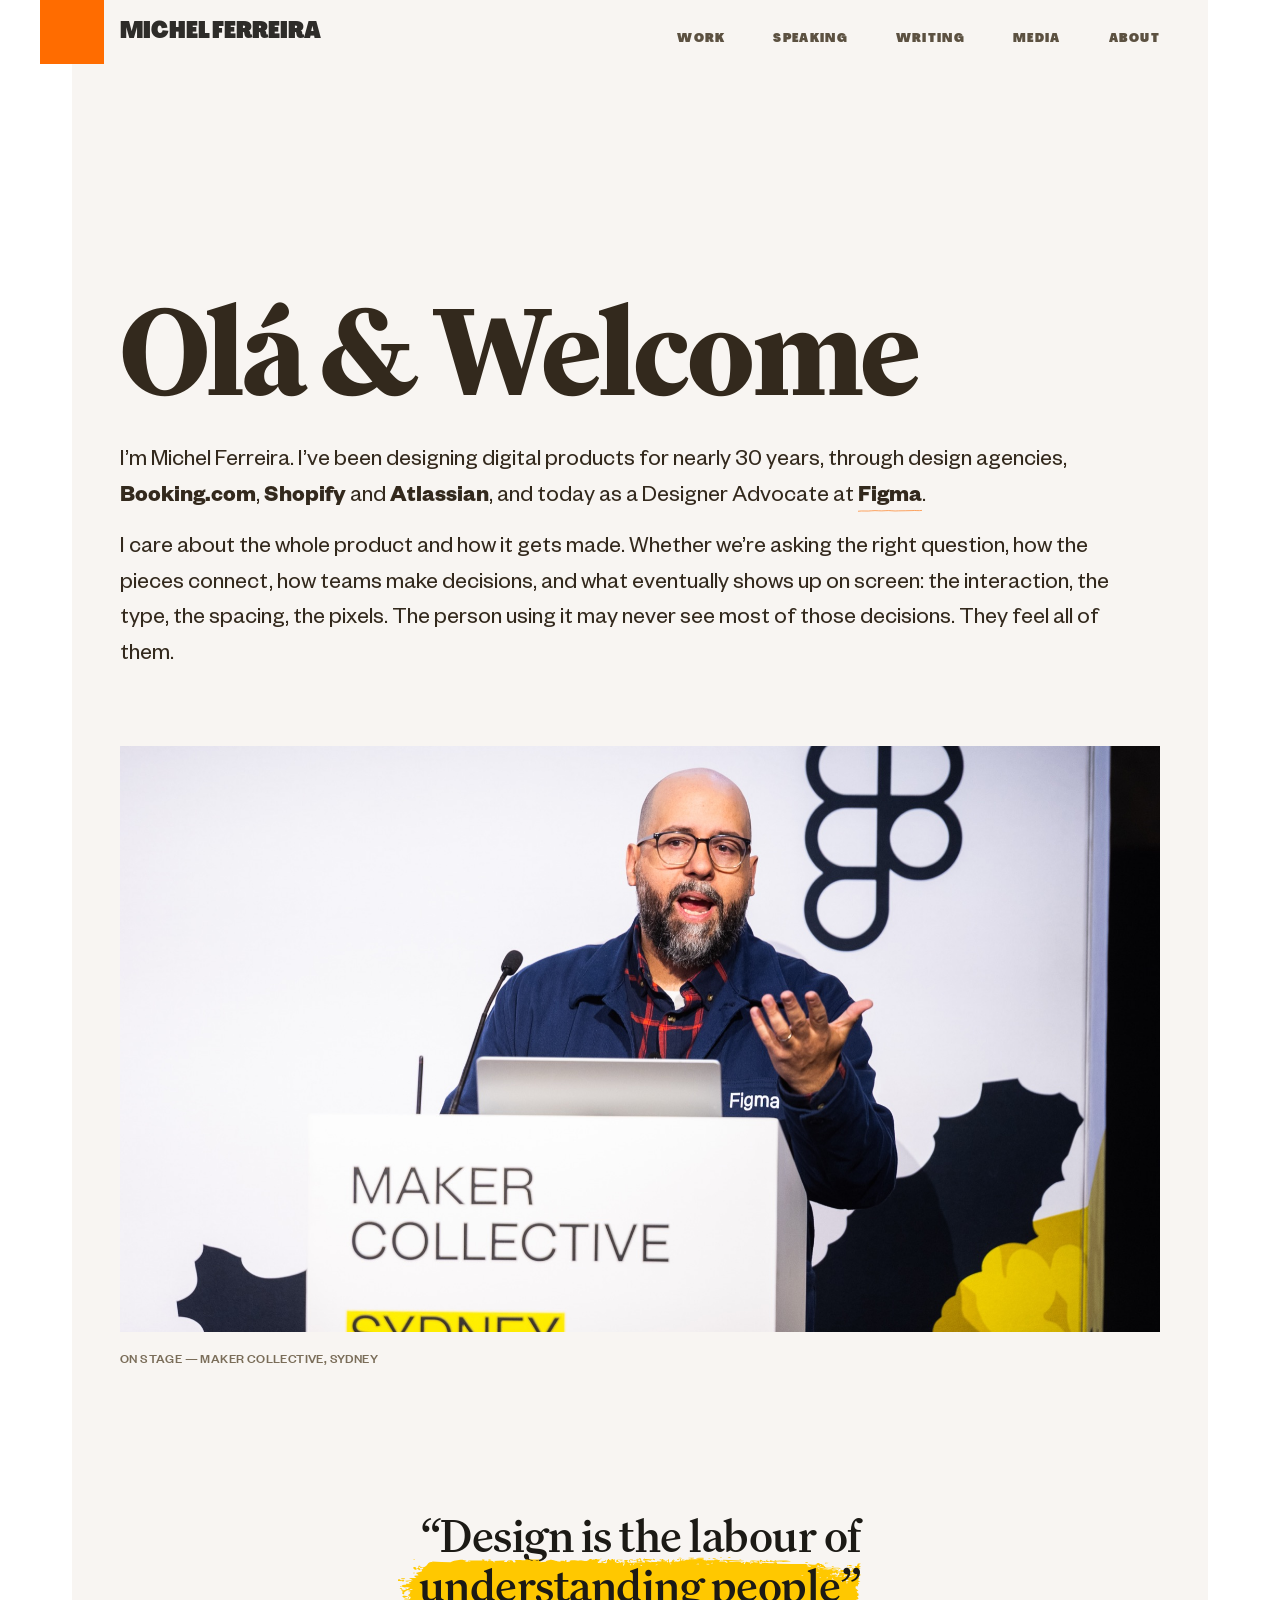
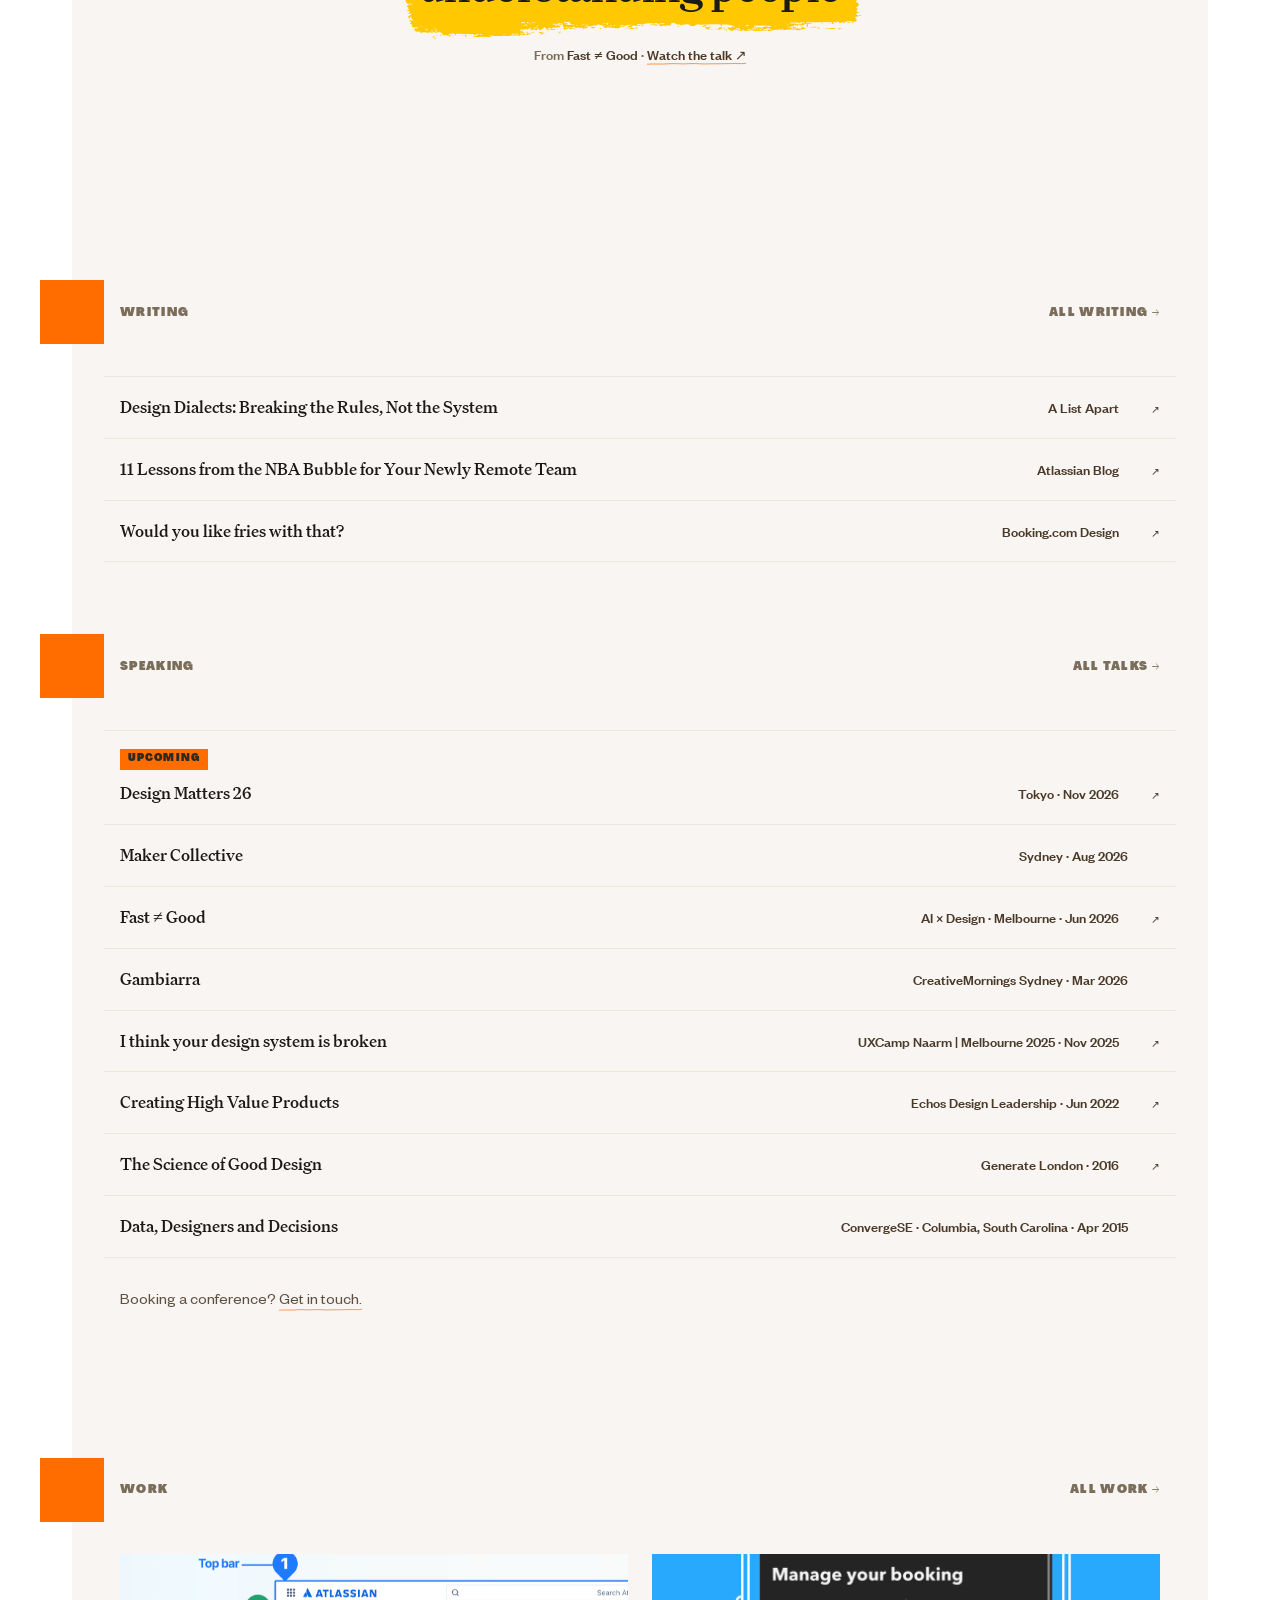
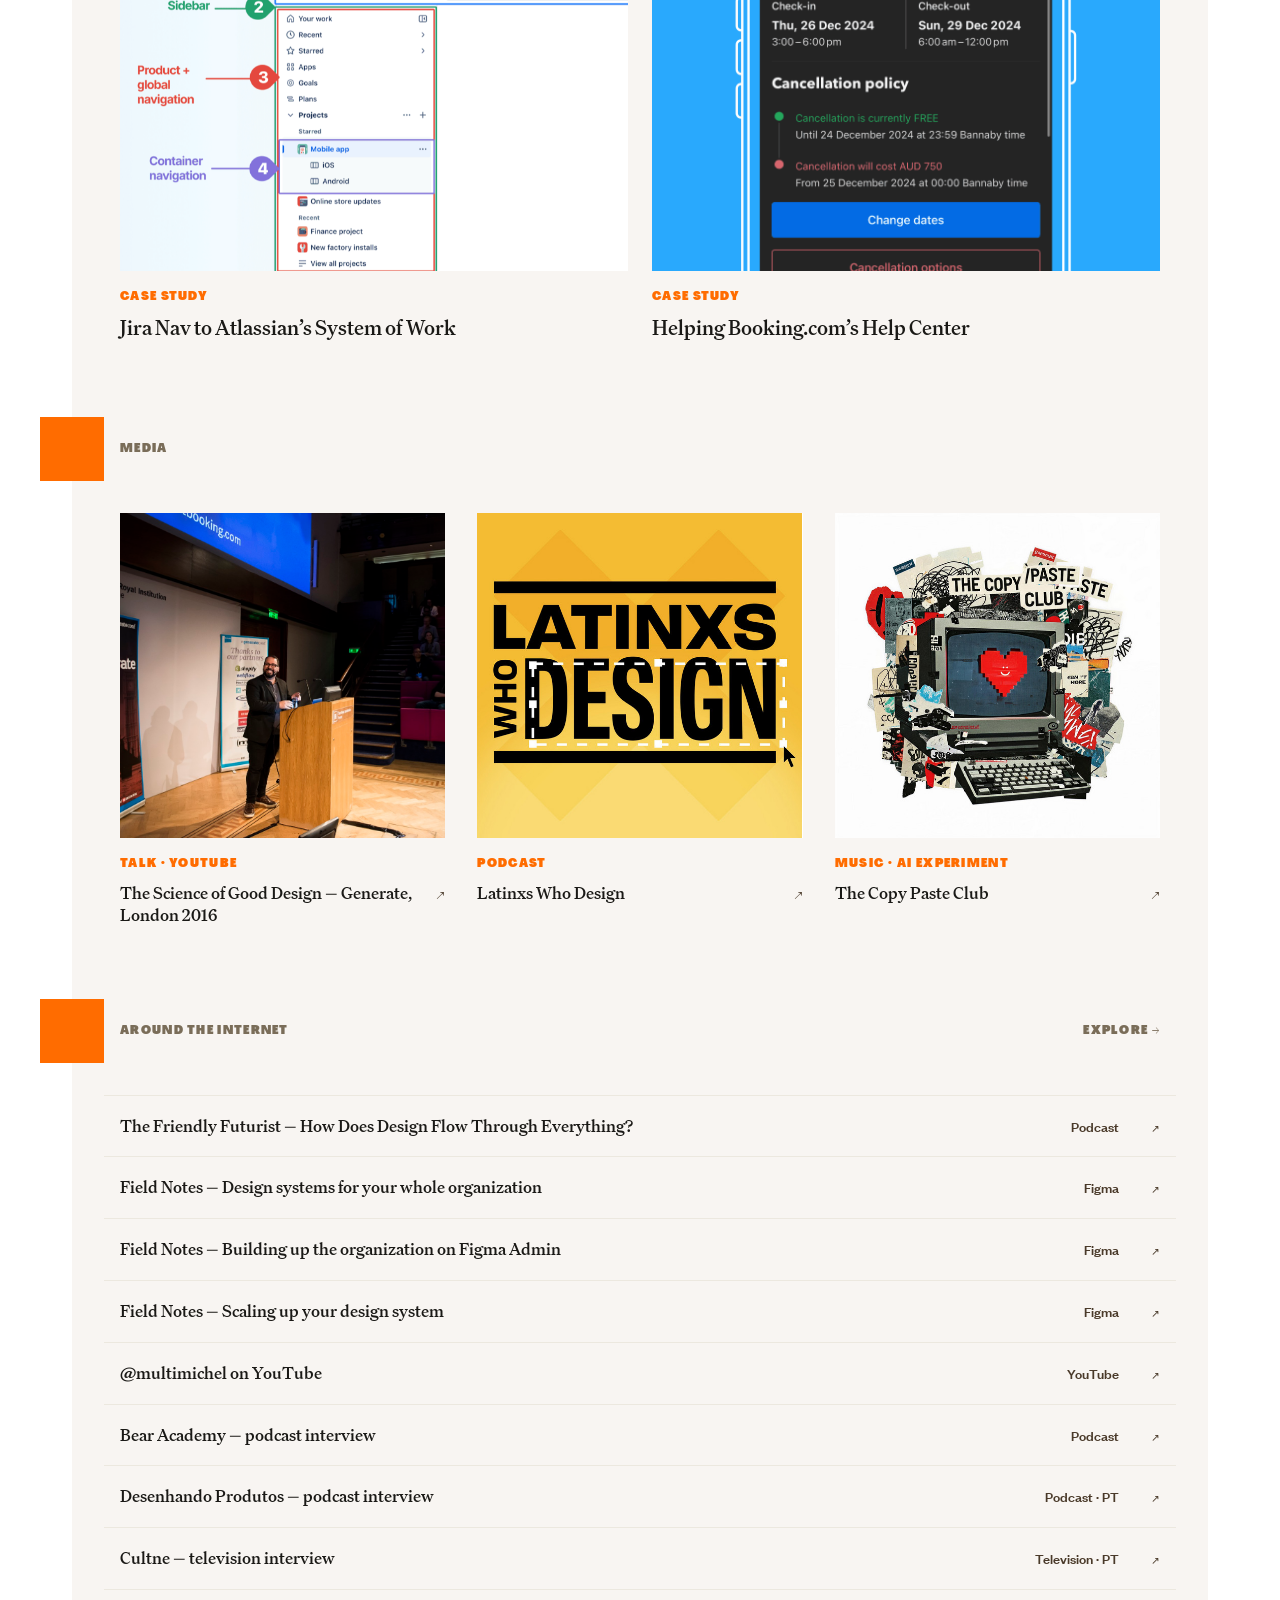
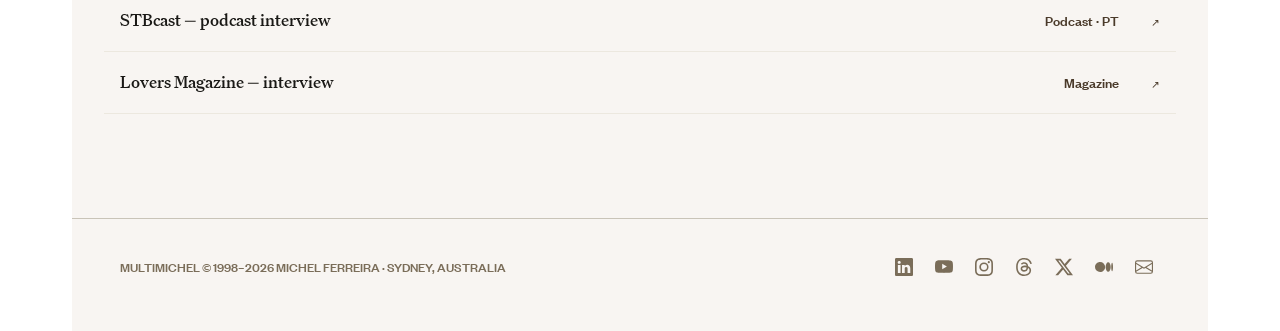
==== commit 8ba731c6: "Pen underline draws itself in on scroll The hand-drawn stroke now arrives by being drawn left-to-rig" ====
--- a/index.html
+++ b/index.html
@@ -7,8 +7,8 @@
 <meta name="description" content="Michel Ferreira — designer, speaker, podcaster, writer. Designer Advocate at Figma. Building things on the web since 1998.">
 <meta property="og:title" content="MultiMichel — Michel Ferreira">
 <meta property="og:description" content="Designer, speaker, podcaster, writer. Building things on the web since 1998.">
-<link rel="stylesheet" href="tokens.css?v=39">
-<link rel="stylesheet" href="multimichel.css?v=39">
+<link rel="stylesheet" href="tokens.css?v=49">
+<link rel="stylesheet" href="multimichel.css?v=49">
 <link rel="canonical" href="https://multimichel.com/">
 <meta property="og:image" content="https://multimichel.com/img/og-default.jpg">
 <meta property="og:image:width" content="1200">
@@ -126,15 +126,19 @@
 
 <footer class="site">
   <p class="fineprint">MULTIMICHEL © 1998–2026 MICHEL FERREIRA · SYDNEY, AUSTRALIA</p>
-  <p class="social">
-    <a class="fineprint" href="https://www.linkedin.com/in/michelpferreira/" target="_blank" rel="noopener noreferrer">LinkedIn ↗</a>
-    <a class="fineprint" href="https://multimichel.medium.com/" target="_blank" rel="noopener noreferrer">Medium ↗</a>
-    <a class="fineprint" href="contact.html">Contact</a>
-  </p>
+  <nav class="social" aria-label="Elsewhere">
+    <a class="social-icon" href="https://www.linkedin.com/in/michelpferreira/" target="_blank" rel="noopener noreferrer" aria-label="LinkedIn" title="LinkedIn"><svg viewBox="0 0 16 16" width="18" height="18" fill="currentColor" aria-hidden="true" focusable="false"><path d="M0 1.146C0 .513.526 0 1.175 0h13.65C15.474 0 16 .513 16 1.146v13.708c0 .633-.526 1.146-1.175 1.146H1.175C.526 16 0 15.487 0 14.854zm4.943 12.248V6.169H2.542v7.225zm-1.2-8.212c.837 0 1.358-.554 1.358-1.248-.015-.709-.52-1.248-1.342-1.248S2.4 3.226 2.4 3.934c0 .694.521 1.248 1.327 1.248zm4.908 8.212V9.359c0-.216.016-.432.08-.586.173-.431.568-.878 1.232-.878.869 0 1.216.662 1.216 1.634v3.865h2.401V9.25c0-2.22-1.184-3.252-2.764-3.252-1.274 0-1.845.7-2.165 1.193v.025h-.016l.016-.025V6.169h-2.4c.03.678 0 7.225 0 7.225z"/></svg></a>
+    <a class="social-icon" href="https://www.youtube.com/@multimichel" target="_blank" rel="noopener noreferrer" aria-label="YouTube" title="YouTube"><svg viewBox="0 0 16 16" width="18" height="18" fill="currentColor" aria-hidden="true" focusable="false"><path d="M8.051 1.999h.089c.822.003 4.987.033 6.11.335a2.01 2.01 0 0 1 1.415 1.42c.101.38.172.883.22 1.402l.01.104.022.26.008.104c.065.914.073 1.77.074 1.957v.075c-.001.194-.01 1.108-.082 2.06l-.008.105-.009.104c-.05.572-.124 1.14-.235 1.558a2.01 2.01 0 0 1-1.415 1.42c-1.16.312-5.569.334-6.18.335h-.142c-.309 0-1.587-.006-2.927-.052l-.17-.006-.087-.004-.171-.007-.171-.007c-1.11-.049-2.167-.128-2.654-.26a2.01 2.01 0 0 1-1.415-1.419c-.111-.417-.185-.986-.235-1.558L.09 9.82l-.008-.104A31 31 0 0 1 0 7.68v-.123c.002-.215.01-.958.064-1.778l.007-.103.003-.052.008-.104.022-.26.01-.104c.048-.519.119-1.023.22-1.402a2.01 2.01 0 0 1 1.415-1.42c.487-.13 1.544-.21 2.654-.26l.17-.007.172-.006.086-.003.171-.007A100 100 0 0 1 7.858 2zM6.4 5.209v4.818l4.157-2.408z"/></svg></a>
+    <a class="social-icon" href="https://instagram.com/multimichel" target="_blank" rel="noopener noreferrer" aria-label="Instagram" title="Instagram"><svg viewBox="0 0 16 16" width="18" height="18" fill="currentColor" aria-hidden="true" focusable="false"><path d="M8 0C5.829 0 5.556.01 4.703.048 3.85.088 3.269.222 2.76.42a3.9 3.9 0 0 0-1.417.923A3.9 3.9 0 0 0 .42 2.76C.222 3.268.087 3.85.048 4.7.01 5.555 0 5.827 0 8.001c0 2.172.01 2.444.048 3.297.04.852.174 1.433.372 1.942.205.526.478.972.923 1.417.444.445.89.719 1.416.923.51.198 1.09.333 1.942.372C5.555 15.99 5.827 16 8 16s2.444-.01 3.298-.048c.851-.04 1.434-.174 1.943-.372a3.9 3.9 0 0 0 1.416-.923c.445-.445.718-.891.923-1.417.197-.509.332-1.09.372-1.942C15.99 10.445 16 10.173 16 8s-.01-2.445-.048-3.299c-.04-.851-.175-1.433-.372-1.941a3.9 3.9 0 0 0-.923-1.417A3.9 3.9 0 0 0 13.24.42c-.51-.198-1.092-.333-1.943-.372C10.443.01 10.172 0 7.998 0zm-.717 1.442h.718c2.136 0 2.389.007 3.232.046.78.035 1.204.166 1.486.275.373.145.64.319.92.599s.453.546.598.92c.11.281.24.705.275 1.485.039.843.047 1.096.047 3.231s-.008 2.389-.047 3.232c-.035.78-.166 1.203-.275 1.485a2.5 2.5 0 0 1-.599.919c-.28.28-.546.453-.92.598-.28.11-.704.24-1.485.276-.843.038-1.096.047-3.232.047s-2.39-.009-3.233-.047c-.78-.036-1.203-.166-1.485-.276a2.5 2.5 0 0 1-.92-.598 2.5 2.5 0 0 1-.6-.92c-.109-.281-.24-.705-.275-1.485-.038-.843-.046-1.096-.046-3.233s.008-2.388.046-3.231c.036-.78.166-1.204.276-1.486.145-.373.319-.64.599-.92s.546-.453.92-.598c.282-.11.705-.24 1.485-.276.738-.034 1.024-.044 2.515-.045zm4.988 1.328a.96.96 0 1 0 0 1.92.96.96 0 0 0 0-1.92m-4.27 1.122a4.109 4.109 0 1 0 0 8.217 4.109 4.109 0 0 0 0-8.217m0 1.441a2.667 2.667 0 1 1 0 5.334 2.667 2.667 0 0 1 0-5.334"/></svg></a>
+    <a class="social-icon" href="https://www.threads.com/@multimichel" target="_blank" rel="noopener noreferrer" aria-label="Threads" title="Threads"><svg viewBox="0 0 16 16" width="18" height="18" fill="currentColor" aria-hidden="true" focusable="false"><path d="M6.321 6.016c-.27-.18-1.166-.802-1.166-.802.756-1.081 1.753-1.502 3.132-1.502.975 0 1.803.327 2.394.948s.928 1.509 1.005 2.644q.492.207.905.484c1.109.745 1.719 1.86 1.719 3.137 0 2.716-2.226 5.075-6.256 5.075C4.594 16 1 13.987 1 7.994 1 2.034 4.482 0 8.044 0 9.69 0 13.55.243 15 5.036l-1.36.353C12.516 1.974 10.163 1.43 8.006 1.43c-3.565 0-5.582 2.171-5.582 6.79 0 4.143 2.254 6.343 5.63 6.343 2.777 0 4.847-1.443 4.847-3.556 0-1.438-1.208-2.127-1.27-2.127-.236 1.234-.868 3.31-3.644 3.31-1.618 0-3.013-1.118-3.013-2.582 0-2.09 1.984-2.847 3.55-2.847.586 0 1.294.04 1.663.114 0-.637-.54-1.728-1.9-1.728-1.25 0-1.566.405-1.967.868ZM8.716 8.19c-2.04 0-2.304.87-2.304 1.416 0 .878 1.043 1.168 1.6 1.168 1.02 0 2.067-.282 2.232-2.423a6.2 6.2 0 0 0-1.528-.161"/></svg></a>
+    <a class="social-icon" href="https://x.com/multimichel" target="_blank" rel="noopener noreferrer" aria-label="X" title="X"><svg viewBox="0 0 16 16" width="18" height="18" fill="currentColor" aria-hidden="true" focusable="false"><path d="M12.6.75h2.454l-5.36 6.142L16 15.25h-4.937l-3.867-5.07-4.425 5.07H.316l5.733-6.57L0 .75h5.063l3.495 4.633L12.601.75Zm-.86 13.028h1.36L4.323 2.145H2.865z"/></svg></a>
+    <a class="social-icon" href="https://multimichel.medium.com/" target="_blank" rel="noopener noreferrer" aria-label="Medium" title="Medium"><svg viewBox="0 0 16 16" width="18" height="18" fill="currentColor" aria-hidden="true" focusable="false"><path d="M9.025 8c0 2.485-2.02 4.5-4.513 4.5A4.506 4.506 0 0 1 0 8c0-2.486 2.02-4.5 4.512-4.5A4.506 4.506 0 0 1 9.025 8m4.95 0c0 2.34-1.01 4.236-2.256 4.236S9.463 10.339 9.463 8c0-2.34 1.01-4.236 2.256-4.236S13.975 5.661 13.975 8M16 8c0 2.096-.355 3.795-.794 3.795-.438 0-.793-1.7-.793-3.795 0-2.096.355-3.795.794-3.795.438 0 .793 1.699.793 3.795"/></svg></a>
+    <a class="social-icon" href="contact.html" aria-label="Email Michel" title="Email Michel"><svg viewBox="0 0 16 16" width="18" height="18" fill="currentColor" aria-hidden="true" focusable="false"><path d="M0 4a2 2 0 0 1 2-2h12a2 2 0 0 1 2 2v8a2 2 0 0 1-2 2H2a2 2 0 0 1-2-2zm2-1a1 1 0 0 0-1 1v.217l7 4.2 7-4.2V4a1 1 0 0 0-1-1zm13 2.383-4.708 2.825L15 11.105zm-.034 6.876-5.64-3.471L8 9.583l-1.326-.795-5.64 3.47A1 1 0 0 0 2 13h12a1 1 0 0 0 .966-.741M1 11.105l4.708-2.897L1 5.383z"/></svg></a>
+  </nav>
 </footer>
 
-<script src="content.js?v=39"></script>
-<script src="nav.js?v=39" defer></script>
+<script src="content.js?v=48"></script>
+<script src="nav.js?v=48" defer></script>
 <script>
 (function(){
   function esc(s){return (s||"").replace(/&/g,"&amp;").replace(/</g,"&lt;")}
@@ -170,10 +174,12 @@
     return i ? row(i.url, esc(i.title), esc(i.publication || i.platform || "")) : "";
   }).join("");
 
-  // Speaking on Home is an edited selection, not the full archive: every
-  // upcoming talk/keynote/panel/workshop/webinar, plus past ones Michel has
-  // flagged featured. Past webinars never surface here — once they're over
-  // they live in the archive only. See archive.html for the complete record.
+  // Speaking on Home is an edited selection that tells the ARC — current work
+  // deliberately mixed with historical anchors, so the section reads as a long
+  // speaking career rather than the Figma era alone. Recency is not the rule
+  // and "pre-2026" is not a hiding rule: an entry appears because it is
+  // upcoming, or because featured:true marks it as an anchor worth showing.
+  // The full history lives in archive.html.
   var speakingFormats = {talk:1, keynote:1, panel:1, workshop:1, webinar:1};
   var talks = MM.items.filter(function(i){
     if (i.type !== "Talk" || !speakingFormats[i.format]) return false;
@@ -182,7 +188,7 @@
   });
   talks.sort(function(a,b){
     if ((a.status==="upcoming") !== (b.status==="upcoming")) return a.status==="upcoming" ? -1 : 1;
-    return b.year-a.year;
+    return String(b.date).localeCompare(String(a.date));
   });
   // eventName is editorial — rendered exactly as stored, never rebuilt from
   // eventName + location. talkTitle (when present) is the row title and
@@ -194,7 +200,7 @@
     var metaParts = [];
     if (i.talkTitle) metaParts.push(i.eventName);
     if (i.showLocation && i.location) metaParts.push(i.location);
-    metaParts.push(i.date || i.year);
+    metaParts.push(i.displayDate || String(i.date).slice(0,4));
     // Status gets its own line above the title — it is neither part of the
     // title nor part of the metadata sentence. It disappears on its own the
     // moment an event stops being "upcoming".
@@ -211,5 +217,6 @@
   }).join("");
 })();
 </script>
+<script src="pen.js?v=51" defer></script>
 </body>
 </html>
--- a/tokens.css
+++ b/tokens.css
@@ -64,11 +64,11 @@
   --type-label-size: 13px;
   --type-label-leading: 1.5;
   --type-label-tracking: 1.3px;
-  /* Optical compensation for Agrandir: capHeight 720 of ascent 750 means the
-     caps sit 0.11em high inside their line box. Doubled, because vertical
-     centring halves it. Scales with font-size, so one value serves the 13px
-     section label and the 24px masthead alike. */
-  --cap-optical-shift: 0.22em;
+  /* Pen underline: rem, never em. As an em the same declaration produced a
+     4.4px stroke on a 13px label and 8.2px on 24px prose — one treatment,
+     three thicknesses. */
+  --pen-thickness: 0.34rem;
+  --pen-thickness-hover: 0.42rem;
 
   /* Hero — serif Heavy/Black */
   --type-hero-size: 148px;
@@ -238,3 +238,12 @@
   --measure-form: 560px;   /* form column — narrower than prose on purpose */
   --type-field-size: 20px; /* input text: large enough to feel authored, not admin */
 }
+
+/* ---------- PEN DRAW-ON ----------
+   The underline arrives by being drawn rather than appearing. Timing is
+   hand-paced, not mechanical: a touch of overshoot at the start and a slower
+   settle, the way a stroke actually lands. */
+:root{
+  --pen-draw-duration: 480ms;
+  --pen-draw-ease: cubic-bezier(.22,.9,.3,1);
+}
--- a/multimichel.css
+++ b/multimichel.css
@@ -42,7 +42,7 @@
    without nesting interactive elements. */
 header.site{display:flex;align-items:flex-end;justify-content:space-between;padding-bottom:var(--space-32)}
 .brand{display:flex;align-items:center}
-.brand-link{padding-top:var(--cap-optical-shift);font-family:var(--font-label);font-weight:900;font-size:var(--type-masthead-size);line-height:var(--type-masthead-leading);letter-spacing:var(--type-masthead-tracking);color:var(--masthead);text-transform:uppercase}
+.brand-link{text-box:trim-both cap alphabetic;font-family:var(--font-label);font-weight:900;font-size:var(--type-masthead-size);line-height:var(--type-masthead-leading);letter-spacing:var(--type-masthead-tracking);color:var(--masthead);text-transform:uppercase}
 /* The header square rides the SAME marker rail as every .sechead .tab:
    both resolve to --block-inset from the page edge, so the square hangs
    out of the content column exactly as the section markers do. Margin is
@@ -195,8 +195,30 @@
    centring alone leaves the label reading high against the square. The padding
    is exactly twice that, because centring halves whatever is added. Metric
    compensation applied once in the shared component, not a per-section nudge. */
-.sechead h2{padding-top:var(--cap-optical-shift);font-family:var(--font-label);font-weight:900;font-size:var(--type-label-size);line-height:var(--type-label-leading);letter-spacing:var(--type-label-tracking);color:var(--muted);text-transform:uppercase}
-.sechead .more{margin-left:auto;font-family:var(--font-label);font-weight:900;font-size:var(--type-label-size);letter-spacing:1.1px;color:var(--dim);text-transform:uppercase}
+/* Label and action share ONE type definition — same face, size, leading,
+   tracking and colour — so the pair sits on a single optical line. Only the
+   action's placement differs.
+
+   text-box trims the line box down to cap-height/baseline, so the box the
+   browser centres IS the visible word. That removes the need for any
+   cap-height offset: align-items:center now centres what you actually see.
+   Browsers without text-box fall back to the untrimmed box, which is the
+   behaviour this had before — never worse. */
+.sechead h2,.sechead .more{
+  font-family:var(--font-label);
+  font-weight:900;
+  font-size:var(--type-label-size);
+  line-height:1;
+  text-box:trim-both cap alphabetic;
+  /* Symmetric: the underline needs room below the baseline (text-box trims the
+     box bottom TO the baseline), and equal padding top and bottom keeps the
+     caps dead-centre against the marker. */
+  padding:0.5rem 0;
+  letter-spacing:var(--type-label-tracking);
+  color:var(--muted);
+  text-transform:uppercase;
+}
+.sechead .more{margin-left:auto}
 
 
 /* ---------- editorial rows — ONE grammar, everywhere ----------
@@ -231,7 +253,8 @@
    ground so #FF6C00 has a dark backdrop to sit on. Orange on paper is 2.6:1;
    orange on slate clears AA comfortably, so the brand colour is untouched and
    the contrast is solved by what sits behind it. */
-a.row:hover,a.row:focus-visible{background:var(--slate);outline:none}
+a.row:hover,a.row:focus-visible{background:var(--slate)}
+a.row:hover{outline:none}
 a.row:focus-visible{outline:2px solid var(--orange);outline-offset:-2px}
 .rowlist .row:first-child{border-top:1px solid var(--rule-light)}
 
@@ -319,7 +342,7 @@
   background-image:url("img/pen-underline.svg");
   background-repeat:no-repeat;
   background-position:0 100%;
-  background-size:100% .34em;
+  background-size:100% var(--pen-thickness);
   padding-bottom:.14em;
   transition:background-size .15s ease;
 }
@@ -330,7 +353,7 @@
 .lede a:hover,.lede a:focus-visible,
 .prose a:hover,.prose a:focus-visible,
 .aside-note-link:hover,.aside-note-link:focus-visible,
-.quote-source a:hover,.quote-source a:focus-visible{background-size:100% .42em}
+.quote-source a:hover,.quote-source a:focus-visible{background-size:100% var(--pen-thickness-hover)}
 .penline:focus-visible,
 .lede a:focus-visible,
 .prose a:focus-visible,
@@ -343,20 +366,23 @@
    the orange arrives as the pen stroke underneath — the accent moves from the
    glyphs to the rule. Links that already show the stroke simply thicken it
    (see .penline); these three reveal it from zero. */
-nav.main a,.sechead .more,footer.site .social a{
+nav.main a,.sechead .more{
   background-image:url("img/pen-underline.svg");
   background-repeat:no-repeat;
   background-position:0 100%;
   background-size:100% 0;
-  padding-bottom:.14em;
   transition:background-size .15s ease;
 }
+/* Clearance is per-context and must NOT be set here: .sechead .more already
+   gets symmetric padding from the label rule above, and re-declaring
+   padding-bottom in this later rule silently overrode it — which is what put
+   the stroke back through the word. nav links are untrimmed, so they get their
+   own. */
+nav.main a{padding-bottom:.5rem}
 nav.main a:hover,nav.main a:focus-visible,
-.sechead .more:hover,.sechead .more:focus-visible,
-footer.site .social a:hover,footer.site .social a:focus-visible{background-size:100% .34em}
-nav.main a:focus-visible,.sechead .more:focus-visible,footer.site .social a:focus-visible{
-  outline:2px solid var(--ink);outline-offset:3px;
-}
+.sechead .more:hover,.sechead .more:focus-visible{background-size:100% var(--pen-thickness)}
+/* Outline is :focus-visible ONLY — never on hover, never at rest. */
+nav.main a:focus-visible,.sechead .more:focus-visible{outline:2px solid var(--ink);outline-offset:3px}
 
 .aside-note{margin-top:var(--space-32);font-family:var(--font-grotesk);font-size:var(--type-aside-size);color:var(--dim)}
 
@@ -390,7 +416,7 @@
   border-radius:0;-webkit-appearance:none;appearance:none;
 }
 .field textarea{resize:vertical;line-height:1.5}
-.field select{cursor:pointer;background-image:none}
+.field select{cursor:pointer}
 .field input:focus,.field textarea:focus,.field select:focus{outline:0;border-bottom-color:var(--orange)}
 .field input[aria-invalid="true"],.field textarea[aria-invalid="true"]{border-bottom-color:var(--orange)}
 .err{margin-top:var(--space-8);font-family:var(--font-grotesk);font-size:var(--type-row-meta-size);color:var(--orange)}
@@ -435,7 +461,10 @@
 
 /* ---------- work — two compact visual case studies, side by side.
    680×425 reference ratio (8:5), work-gap is a Figma value (24px). ---------- */
+/* Two across wherever two fit — same content-width logic as .media-grid.
+   Below 560px a single case-study cover would otherwise run full-bleed huge. */
 .work-grid{display:grid;grid-template-columns:1fr 1fr;gap:var(--work-gap);margin-top:0}
+@media(max-width:560px){.work-grid{grid-template-columns:1fr;gap:var(--space-48)}}
 .work-card{display:block}
 .work-card .zoomframe{aspect-ratio:680/425}
 .work-card .zoomframe img{width:100%;height:100%;object-fit:cover}
@@ -457,7 +486,11 @@
 .work-card:hover .work-card-title .brush{opacity:1}
 
 /* ---------- media — visual, real imagery, no embeds (outside Figma-node scope) ---------- */
+/* Three across wherever three fit. Below ~560px the content column can no
+   longer give each card a usable thumbnail, so it drops to one. Keyed to the
+   width the cards actually need, not to a device class. */
 .media-grid{display:grid;grid-template-columns:repeat(3,1fr);gap:var(--space-32)}
+@media(max-width:560px){.media-grid{grid-template-columns:1fr}}
 .media-card{display:block}
 .media-card .zoomframe{aspect-ratio:1/1}
 .media-card .zoomframe img{width:100%;height:100%;object-fit:cover}
@@ -474,9 +507,26 @@
 .media-card:hover .media-card-title{color:var(--orange)}
 
 /* ---------- footer (outside Figma-node scope) ---------- */
-footer.site{border-top:1px solid var(--rule-strong);margin-top:var(--space-96);padding:var(--space-32) var(--space-16) var(--space-48) calc(var(--content-start) - var(--rail-width));display:flex;flex-wrap:wrap;gap:var(--space-16);justify-content:space-between;align-items:center}
+/* ---------- footer social row ----------
+   Icon-only to keep the row compact. Bootstrap Icons (MIT) — one system, so
+   every mark shares the same 16px grid and solid weight; no brand colours, the
+   icons take the footer's own tan via currentColor. Each is a real link with
+   an aria-label, and the 44px tap target is padding, not visible size, so the
+   optical rhythm stays tight. */
+footer.site .social{display:flex;align-items:center;gap:var(--space-8);flex-wrap:wrap}
+.social-icon{
+  display:inline-flex;align-items:center;justify-content:center;
+  width:var(--space-32);height:var(--space-32);
+  color:var(--muted);
+  border-radius:2px;
+  transition:color .15s ease,background-color .15s ease;
+}
+.social-icon svg{display:block}
+.social-icon:hover,.social-icon:focus-visible{color:var(--orange);background:var(--rule-light)}
+.social-icon:focus-visible{outline:2px solid var(--ink);outline-offset:2px}
+
+footer.site{border-top:1px solid var(--rule-strong);margin-top:var(--space-96);padding:var(--space-32) var(--content-inset) var(--space-48) var(--content-inset);display:flex;flex-wrap:wrap;gap:var(--space-16);justify-content:space-between;align-items:center}
 .fineprint{font-family:var(--font-grotesk);font-weight:500;font-size:var(--type-label-size);color:var(--muted)}
-footer.site .social a{margin-left:var(--space-16)}
 
 
 @media(prefers-reduced-motion:reduce){
@@ -513,9 +563,6 @@
     --type-masthead-leading:24px;
     --intro-max-width:100%;
   }
-  /* Mobile keeps its original right inset: at this scale the 8px difference
-     reads as even, and this is the version already signed off. */
-  .wrap,header.site{padding-right:var(--space-16)}
   header.site{flex-direction:row;align-items:center;justify-content:flex-start;gap:var(--space-16);padding-bottom:var(--space-24-m);position:relative;z-index:50}
   .brand{position:relative;z-index:41}
 
@@ -589,7 +636,48 @@
      Size is unchanged — only the leading tightens. */
   .row .t{line-height:var(--type-row-title-leading-mobile)}
 
-  .work-grid{grid-template-columns:1fr;gap:var(--space-48)}
-  .media-grid{grid-template-columns:1fr;gap:var(--space-32)}
-  footer.site{padding-left:calc(var(--content-start) - var(--rail-width));padding-bottom:var(--space-48)}
-}
+  .media-grid{gap:var(--space-32)}
+}
+
+/* ---------- pen draw-on ----------
+   The at-rest underlines arrive by being drawn left-to-right, once, as they
+   enter the viewport. The stroke ends exactly where it already sat — only its
+   arrival changes — so the touch affordance built into .penline is untouched.
+
+   Progressive enhancement: this only engages when JS adds .js-pen to <html>.
+   Without JS the underline is simply present, as before. */
+.js-pen .penline,
+.js-pen .lede a,
+.js-pen .prose a,
+.js-pen .aside-note-link,
+.js-pen .quote-source a{
+  background-size:0 var(--pen-thickness);
+  transition:background-size var(--pen-draw-duration) var(--pen-draw-ease);
+}
+.js-pen .penline.is-drawn,
+.js-pen .lede a.is-drawn,
+.js-pen .prose a.is-drawn,
+.js-pen .aside-note-link.is-drawn,
+.js-pen .quote-source a.is-drawn{background-size:100% var(--pen-thickness)}
+
+/* Hover still thickens, and must beat the draw rule above on specificity. */
+.js-pen .penline.is-drawn:hover,.js-pen .penline.is-drawn:focus-visible,
+.js-pen .lede a.is-drawn:hover,.js-pen .lede a.is-drawn:focus-visible,
+.js-pen .prose a.is-drawn:hover,.js-pen .prose a.is-drawn:focus-visible,
+.js-pen .aside-note-link.is-drawn:hover,.js-pen .aside-note-link.is-drawn:focus-visible,
+.js-pen .quote-source a.is-drawn:hover,.js-pen .quote-source a.is-drawn:focus-visible{
+  background-size:100% var(--pen-thickness-hover);
+}
+
+/* Motion is the enhancement; the mark is not. Reduced motion keeps every
+   underline, it just stops drawing them. */
+@media(prefers-reduced-motion:reduce){
+  .js-pen .penline,
+  .js-pen .lede a,
+  .js-pen .prose a,
+  .js-pen .aside-note-link,
+  .js-pen .quote-source a{
+    background-size:100% var(--pen-thickness);
+    transition:none;
+  }
+}
